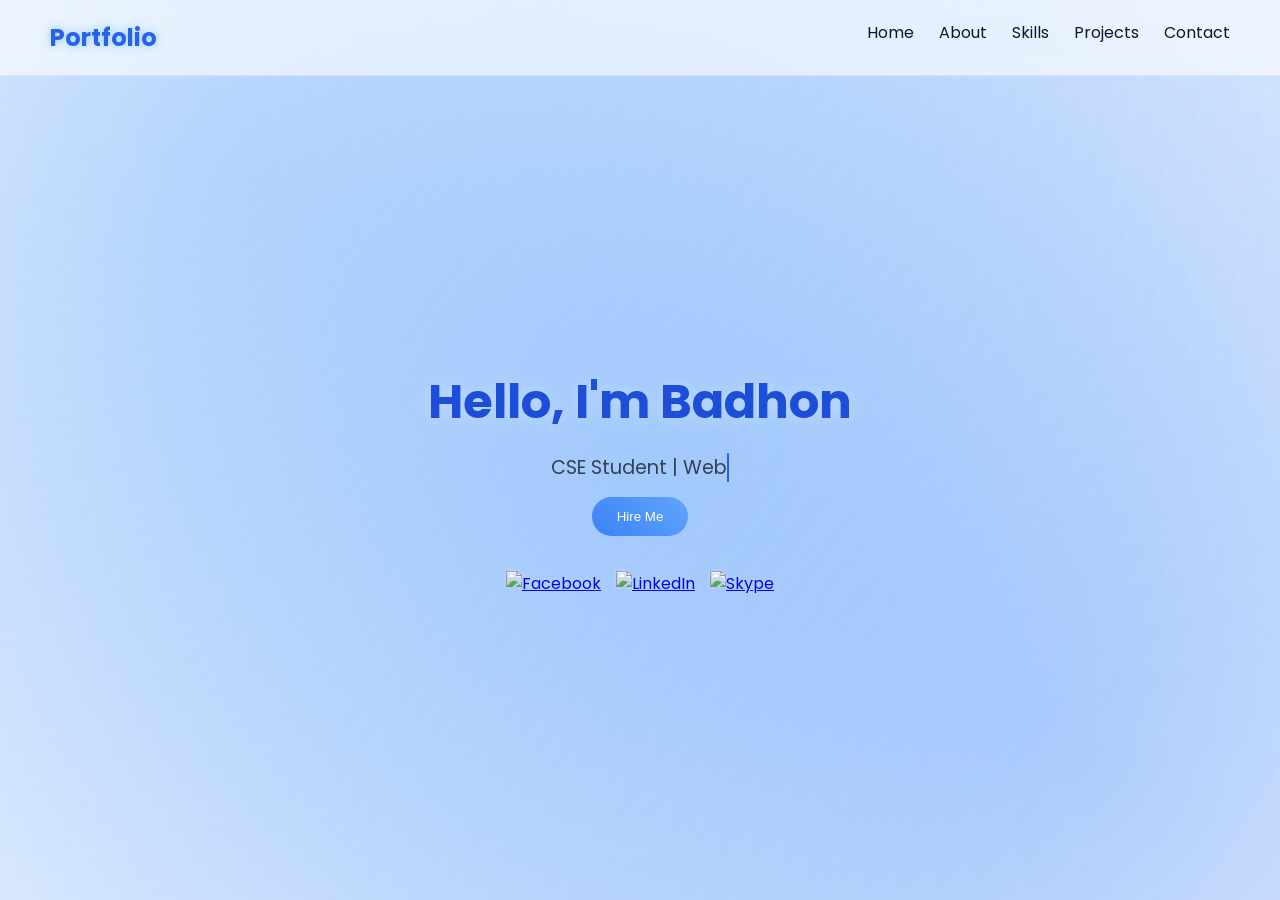
==== index.html @ c90db2e8 "Add files via upload" ====
<!DOCTYPE html>
<html lang="en">
<head>
    <meta charset="UTF-8">
    <title>Badhon Portfolio</title>
    <link rel="stylesheet" href="css/style.css">
</head>
<body>

<nav>
    <h2>Portfolio</h2>
    <ul>
        <li><a href="index.html">Home</a></li>
        <li><a href="about.html">About</a></li>
        <li><a href="skills.html">Skills</a></li>
        <li><a href="projects.html">Projects</a></li>
        <li><a href="contact.html">Contact</a></li>
    </ul>
</nav>

<section class="hero fade-in">
    <h1>Hello, I'm Badhon</h1>
    <p id="typing"></p>
    <button onclick="goToContact()">Hire Me</button>

    <!-- ONLY ADDED PART (SOCIAL ICONS) -->
    <div class="social-icons">

        <a href="https://www.facebook.com/rozario.badhon.27" target="_blank">
            <img src="https://cdn-icons-png.flaticon.com/512/733/733547.png" alt="Facebook">
        </a>

        <a href="https://linkedin.com" target="_blank">
            <img src="https://cdn-icons-png.flaticon.com/512/145/145807.png" alt="LinkedIn">
        </a>

        <a href="skype:live:.cid.1234567890?chat">
            <img src="https://cdn-icons-png.flaticon.com/512/2111/2111646.png" alt="Skype">
        </a>

    </div>

</section>

<script src="js/script.js"></script>
</body>
</html>
---- css/style.css ----
@import url('https://fonts.googleapis.com/css2?family=Poppins:wght@300;500;700&display=swap');

* {
    margin: 0;
    padding: 0;
    box-sizing: border-box;
}

body {
    font-family: Poppins, sans-serif;
    background: #f5f9ff;
    color: #0f172a;
    overflow-x: hidden;
}

/* Soft blue gradient background */
body::before {
    content: "";
    position: fixed;
    width: 100%;
    height: 100%;
    background: radial-gradient(circle at 20% 20%, #60a5fa55, transparent),
                radial-gradient(circle at 80% 80%, #3b82f655, transparent),
                radial-gradient(circle at 50% 50%, #93c5fd55, transparent);
    z-index: -1;
    animation: bgMove 10s infinite alternate ease-in-out;
}

@keyframes bgMove {
    from { transform: scale(1); }
    to { transform: scale(1.15); }
}

/* NAV */
nav {
    display: flex;
    justify-content: space-between;
    padding: 20px 50px;
    background: rgba(255,255,255,0.6);
    backdrop-filter: blur(15px);
    border-bottom: 1px solid rgba(0,0,0,0.05);
    position: sticky;
    top: 0;
    z-index: 100;
}

nav h2 {
    color: #2563eb;
    text-shadow: 0 0 10px #93c5fd;
}

nav ul {
    display: flex;
    list-style: none;
}

nav ul li {
    margin-left: 25px;
}

nav a {
    color: #0f172a;
    text-decoration: none;
    transition: 0.3s;
}

nav a:hover {
    color: #2563eb;
    text-shadow: 0 0 10px #93c5fd;
}

/* HERO */
.hero {
    height: 90vh;
    display: flex;
    flex-direction: column;
    justify-content: center;
    align-items: center;
    gap: 15px;
    animation: fadeIn 1s ease-in;
}

.hero h1 {
    font-size: 3rem;
    color: #1d4ed8;
    text-shadow: 0 0 15px #bfdbfe;
}

/* typing */
#typing {
    font-size: 1.2rem;
    border-right: 2px solid #2563eb;
    white-space: nowrap;
    overflow: hidden;
    color: #334155;
}

/* BUTTON */
button {
    padding: 12px 25px;
    border-radius: 30px;
    border: none;
    background: linear-gradient(45deg,#3b82f6,#60a5fa);
    color: white;
    cursor: pointer;
    transition: 0.3s;
}

button:hover {
    transform: scale(1.08);
    box-shadow: 0 0 20px #93c5fd;
}

/* GLASS CARD (WHITE BLUE STYLE) */
.glass {
    background: rgba(255,255,255,0.7);
    border-radius: 20px;
    backdrop-filter: blur(20px);
    padding: 30px;
    margin: 20px;
    border: 1px solid rgba(59,130,246,0.2);
    transition: 0.4s;
}

.glass:hover {
    transform: translateY(-10px);
    box-shadow: 0 10px 30px rgba(59,130,246,0.3);
}

/* SKILLS */
.skill .bar {
    height: 10px;
    background: #e2e8f0;
    border-radius: 10px;
    overflow: hidden;
}

.skill .bar div {
    height: 10px;
    background: linear-gradient(90deg,#2563eb,#60a5fa);
    animation: load 2s ease-in-out;
}

@keyframes load {
    from { width: 0; }
}

/* FORM */
input, textarea {
    width: 100%;
    margin: 10px 0;
    padding: 12px;
    border-radius: 10px;
    border: 1px solid #cbd5e1;
    background: white;
    color: #0f172a;
    outline: none;
}

input:focus, textarea:focus {
    border: 1px solid #3b82f6;
    box-shadow: 0 0 10px #bfdbfe;
}

/* ANIMATION */
@keyframes fadeIn {
    from { opacity: 0; transform: scale(0.95); }
    to { opacity: 1; transform: scale(1); }
}

/* scroll animation */
.fade-in {
    opacity: 0;
    transform: translateY(40px);
    animation: up 1s forwards;
}

@keyframes up {
    to {
        opacity: 1;
        transform: translateY(0);
    }
}


/* soft background glow (not heavy) */
.bg-glow {
    position: fixed;
    width: 100%;
    height: 100%;
    background: radial-gradient(circle at 30% 30%, #3b82f622, transparent),
                radial-gradient(circle at 70% 70%, #60a5fa22, transparent);
    z-index: -2;
}

/* watermark image (center subtle) */
.watermark {
    position: fixed;
    top: 50%;
    left: 50%;
    width: 350px;
    height: 350px;
    transform: translate(-50%, -50%);
    background-image: url("../images/Badhon.jpg"); /* তোমার ছবি */
    background-size: cover;
    background-position: center;
    opacity: 0.06;
    z-index: -1;
    pointer-events: none;
}

/* hero box better spacing */
.hero {
    height: 90vh;
    display: flex;
    justify-content: center;
    align-items: center;
}

.hero-box {
    text-align: center;
    padding: 60px;
    max-width: 600px;
}

/* better text spacing */
.hero-box h1 {
    font-size: 3rem;
    color: #1d4ed8;
    text-shadow: 0 0 15px #bfdbfe;
}

.hero-box p {
    margin-top: 10px;
    opacity: 0.75;
}


.profile-header {
    display: flex;
    justify-content: center;
    margin-top: 30px;
}

.profile-card {
    display: flex;
    align-items: center;
    gap: 20px;
    padding: 30px 40px;
    border-radius: 20px;
    max-width: 600px;
    width: 90%;
}

.profile-card img {
    width: 120px;
    height: 120px;
    border-radius: 50%;
    object-fit: cover;
    border: 3px solid #3b82f6;
    box-shadow: 0 0 20px #93c5fd;
}

.profile-text h1 {
    margin: 0;
    color: #1d4ed8;
}

.profile-text p {
    margin-top: 5px;
    opacity: 0.7;
}


/* HERO SECTION */
.about-hero {
    display: flex;
    justify-content: center;
    padding: 40px 20px;
}

/* MAIN CARD */
.about-card {
    display: flex;
    align-items: center;
    gap: 40px;
    padding: 40px;
    border-radius: 25px;
    max-width: 900px;
    width: 95%;
    background: rgba(255,255,255,0.7);
}

/* IMAGE */
.about-left img {
    width: 180px;
    height: 180px;
    border-radius: 50%;
    object-fit: cover;
    border: 4px solid #3b82f6;
    box-shadow: 0 0 30px #93c5fd;
}

/* TEXT */
.about-right h1 {
    margin: 0;
    color: #1d4ed8;
    font-size: 2.2rem;
}

.about-right h3 {
    margin: 5px 0;
    opacity: 0.7;
}

.about-right p {
    margin-top: 10px;
    line-height: 1.6;
    color: #334155;
}

/* TAGS */
.tags {
    margin-top: 15px;
}

.tags span {
    display: inline-block;
    background: #dbeafe;
    color: #1d4ed8;
    padding: 5px 12px;
    border-radius: 20px;
    margin-right: 8px;
    font-size: 0.8rem;
}

/* MOBILE */
@media (max-width: 768px) {
    .about-card {
        flex-direction: column;
        text-align: center;
    }
}


.skills-section {
    text-align: center;
    padding: 40px 20px;
}

.title {
    font-size: 2.5rem;
    color: #1d4ed8;
    margin-bottom: 40px;
}

/* GRID */
.skills-grid {
    display: flex;
    justify-content: center;
    flex-wrap: wrap;
    gap: 30px;
}

/* BOX */
.skill-box {
    width: 200px;
    padding: 30px;
    text-align: center;
}

/* CIRCLE */
.circle {
    position: relative;
    width: 140px;
    height: 140px;
    margin: auto;
}

.circle svg {
    width: 140px;
    height: 140px;
    transform: rotate(-90deg);
}

/* background circle */
circle {
    width: 140px;
    height: 140px;
    fill: none;
    stroke-width: 10;
    stroke: #e2e8f0;
    stroke-dasharray: 377;
    stroke-dashoffset: 0;
}

/* animated progress circle */
circle:nth-child(2) {
    stroke: #3b82f6;
    stroke-dasharray: 377;
    stroke-dashoffset: calc(377 - (377 * var(--percent)) / 100);
    transition: 1.5s ease-in-out;
}

/* percentage text */
.number {
    position: absolute;
    top: 50%;
    left: 50%;
    transform: translate(-50%, -50%);
    font-size: 1.2rem;
    color: #1d4ed8;
    font-weight: bold;
}

/* skill title */
.skill-box h3 {
    margin-top: 15px;
    color: #0f172a;
}

/* hover effect */
.skill-box:hover {
    transform: translateY(-10px);
    box-shadow: 0 10px 30px rgba(59,130,246,0.3);
}


/* premium hover animation */
.skill-box {
    transition: 0.4s ease;
}

.skill-box:hover {
    transform: translateY(-12px) scale(1.05);
    box-shadow: 0 15px 40px rgba(37,99,235,0.25);
}

/* smoother circle animation */
circle:nth-child(2) {
    stroke: #2563eb;
    stroke-linecap: round;
    transition: stroke-dashoffset 1.5s ease;
}

/* glowing number effect */
.number {
    text-shadow: 0 0 10px #bfdbfe;
}

/* section spacing premium feel */
.skills-section {
    padding: 60px 20px;
}

/* title glow */
.title {
    text-shadow: 0 0 10px #bfdbfe;
}


.social-icons {
    margin-top: 20px;
    display: flex;
    justify-content: center;
    gap: 15px;
}

/* icons match with blue-white theme */
.social-icons a img {
    width: 38px;
    height: 38px;
    transition: 0.3s;
    filter: drop-shadow(0 0 2px #bfdbfe);
}

/* hover effect (premium blue glow) */
.social-icons a img:hover {
    transform: scale(1.2);
    filter: drop-shadow(0 0 8px #3b82f6);
}


/* smoother circle look */
circle:nth-child(2) {
    stroke: #2563eb;
    stroke-linecap: round;
    transition: stroke-dashoffset 1s ease;
}

/* glow effect */
.number {
    font-weight: bold;
    color: #2563eb;
    text-shadow: 0 0 8px #bfdbfe;
}

/* hover premium effect */
.skill-box:hover {
    transform: translateY(-12px) scale(1.05);
    box-shadow: 0 15px 40px rgba(37,99,235,0.25);
}

/* title glow */
.title {
    text-shadow: 0 0 10px #bfdbfe;
}

/* CORE SKILLS */
.core-skills {
    text-align: center;
    margin-bottom: 30px;
}

.core-skills h2 {
    margin-bottom: 10px;
    color: #2563eb;
}

.core-list {
    display: flex;
    flex-wrap: wrap;
    justify-content: center;
    gap: 10px;
}

.core-list span {
    background: #dbeafe;
    color: #2563eb;
    padding: 6px 14px;
    border-radius: 20px;
    font-size: 0.9rem;
}

/* CATEGORY */
.skill-categories {
    display: flex;
    justify-content: center;
    gap: 20px;
    margin-bottom: 40px;
    flex-wrap: wrap;
}

.category {
    padding: 20px;
    width: 200px;
    text-align: center;
}

.category h3 {
    color: #2563eb;
    margin-bottom: 5px;
}

.category p {
    font-size: 0.9rem;
    opacity: 0.7;
}

.title-box {
    text-align: center;
    margin-bottom: 40px;
}

.title-box h1 {
    font-size: 2.3rem;
    color: #2563eb;
    letter-spacing: 1px;
}

.title-box p {
    margin-top: 5px;
    font-size: 0.9rem;
    opacity: 0.6;
}


/* SPECIAL UI/UX BOX */
.uiux-special {
    margin: 50px auto;
    max-width: 350px;
    text-align: center;
    padding: 30px;
}

/* BIG CIRCLE */
.big-circle {
    position: relative;
    width: 180px;
    height: 180px;
    margin: 20px auto;
}

.big-circle svg {
    width: 180px;
    height: 180px;
    transform: rotate(-90deg);
}

.big-circle circle {
    fill: none;
    stroke-width: 12;
    stroke: #e2e8f0;
    stroke-dasharray: 471;
}

.big-circle circle:nth-child(2) {
    stroke: #2563eb;
    stroke-linecap: round;
}

/* NUMBER */
.big-number {
    position: absolute;
    top: 50%;
    left: 50%;
    transform: translate(-50%, -50%);
    font-size: 1.5rem;
    color: #2563eb;
    font-weight: bold;
}


/* SPLIT UI/UX */
.uiux-split {
    display: flex;
    justify-content: space-between;
    align-items: center;
    padding: 35px;
    margin: 50px auto;
    max-width: 700px;
    border-radius: 25px;
    gap: 30px;
}

.uiux-text {
    flex: 1;
}

.uiux-text h2 {
    color: #2563eb;
    margin-bottom: 10px;
}

.uiux-text p {
    font-size: 0.9rem;
    opacity: 0.7;
    line-height: 1.5;
}

.uiux-badge {
    margin-top: 15px;
    display: inline-block;
    padding: 6px 12px;
    background: #dbeafe;
    color: #2563eb;
    border-radius: 20px;
    font-size: 0.8rem;
}

.uiux-circle {
    position: relative;
    width: 180px;
    height: 180px;
}

.uiux-circle svg {
    width: 180px;
    height: 180px;
    transform: rotate(-90deg);
}

.uiux-circle circle {
    fill: none;
    stroke-width: 12;
    stroke: #e2e8f0;
    stroke-dasharray: 471;
}

.uiux-circle circle:nth-child(2) {
    stroke: #2563eb;
    stroke-linecap: round;
}

.uiux-number {
    position: absolute;
    top: 50%;
    left: 50%;
    transform: translate(-50%, -50%);
    font-size: 1.5rem;
    color: #2563eb;
    font-weight: bold;
}

@media (max-width: 768px) {
    .uiux-split {
        flex-direction: column;
        text-align: center;
    }
}


/* PROJECT SECTION */
.projects-section {
    padding: 80px 10%;
}

/* TITLE */
.project-title {
    text-align: center;
    margin-bottom: 50px;
}

.project-title h1 {
    font-size: 2.5rem;
    color: #2563eb;
}

.project-title p {
    margin-top: 8px;
    opacity: 0.6;
}

/* MAIN CARD */
.project-card {
    display: flex;
    justify-content: space-between;
    align-items: center;
    gap: 40px;
    padding: 40px;
    border-radius: 25px;
    flex-wrap: wrap;
}

/* CONTENT */
.project-content {
    flex: 1;
    min-width: 300px;
}

.project-content h2 {
    color: #2563eb;
    margin-bottom: 15px;
}

.project-content p {
    line-height: 1.7;
    opacity: 0.8;
}

/* TECH STACK */
.tech-stack {
    margin-top: 20px;
    display: flex;
    flex-wrap: wrap;
    gap: 10px;
}

.tech-stack span {
    background: #dbeafe;
    color: #2563eb;
    padding: 7px 14px;
    border-radius: 20px;
    font-size: 0.85rem;
}

/* FEATURES */
.project-features {
    margin-top: 25px;
    display: flex;
    flex-wrap: wrap;
    gap: 12px;
}

.feature {
    padding: 10px 16px;
    border-radius: 15px;
    background: rgba(255,255,255,0.08);
    border: 1px solid rgba(37,99,235,0.2);
    font-size: 0.85rem;
    transition: 0.3s;
}

.feature:hover {
    transform: translateY(-5px);
    box-shadow: 0 10px 20px rgba(37,99,235,0.15);
}

/* BUTTONS */
.project-buttons {
    margin-top: 30px;
    display: flex;
    gap: 15px;
}

.btn {
    text-decoration: none;
    background: #2563eb;
    color: white;
    padding: 10px 22px;
    border-radius: 25px;
    transition: 0.3s;
}

.btn:hover {
    transform: scale(1.05);
}

.secondary-btn {
    background: transparent;
    border: 1px solid #2563eb;
    color: #2563eb;
}

/* IMAGE */
.project-image {
    flex: 1;
    min-width: 280px;
    display: flex;
    justify-content: center;
}

/* MOCKUP */
.mockup-box {
    width: 320px;
    height: 220px;
    border-radius: 20px;
    background: rgba(255,255,255,0.06);
    border: 1px solid rgba(37,99,235,0.2);
    display: flex;
    flex-direction: column;
    justify-content: center;
    align-items: center;
    backdrop-filter: blur(12px);
    transition: 0.4s;
}

.mockup-box:hover {
    transform: translateY(-8px);
    box-shadow: 0 15px 35px rgba(37,99,235,0.2);
}

.mockup-box h3 {
    color: #2563eb;
    margin-bottom: 10px;
}

/* RESPONSIVE */
@media (max-width: 768px) {
    .project-card {
        flex-direction: column;
    }

    .project-buttons {
        justify-content: center;
    }

    .project-content {
        text-align: center;
    }

    .tech-stack,
    .project-features {
        justify-content: center;
    }
}

/* ========================= */
/* PROJECT SECTION */
/* ========================= */

.projects-section {
    padding: 20px 10% 80px;
}

/* TITLE */
.project-title {
    text-align: center;
    margin-bottom: 50px;
}

.project-title h1 {
    font-size: 2.5rem;
    color: #2563eb;
}

.project-title p {
    margin-top: 8px;
    opacity: 0.6;
}

/* PROJECT CARD */
.project-card {
    display: flex;
    justify-content: space-between;
    align-items: center;
    gap: 40px;
    padding: 40px;
    border-radius: 25px;
    margin-bottom: 40px;
    flex-wrap: wrap;
    transition: 0.4s;
}

.project-card:hover {
    transform: translateY(-8px);
}

/* CONTENT */
.project-content {
    flex: 1;
    min-width: 300px;
}

.project-content h2 {
    color: #2563eb;
    margin-bottom: 15px;
}

.project-content p {
    line-height: 1.7;
    opacity: 0.8;
}

/* TECH STACK */
.tech-stack {
    margin-top: 20px;
    display: flex;
    flex-wrap: wrap;
    gap: 10px;
}

.tech-stack span {
    background: #dbeafe;
    color: #2563eb;
    padding: 7px 14px;
    border-radius: 20px;
    font-size: 0.85rem;
}

/* FEATURES */
.project-features {
    margin-top: 25px;
    display: flex;
    flex-wrap: wrap;
    gap: 12px;
}

.feature {
    padding: 10px 16px;
    border-radius: 15px;
    background: rgba(255,255,255,0.08);
    border: 1px solid rgba(37,99,235,0.2);
    font-size: 0.85rem;
    transition: 0.3s;
}

.feature:hover {
    transform: translateY(-5px);
    box-shadow: 0 10px 20px rgba(37,99,235,0.15);
}

/* BUTTONS */
.project-buttons {
    margin-top: 30px;
    display: flex;
    gap: 15px;
}

.btn {
    text-decoration: none;
    background: #2563eb;
    color: white;
    padding: 10px 22px;
    border-radius: 25px;
    transition: 0.3s;
}

.btn:hover {
    transform: scale(1.05);
}

.secondary-btn {
    background: transparent;
    border: 1px solid #2563eb;
    color: #2563eb;
}

/* IMAGE */
.project-image {
    flex: 1;
    min-width: 280px;
    display: flex;
    justify-content: center;
}

/* MOCKUP BOX */
.mockup-box {
    width: 340px;
    height: 230px;
    border-radius: 20px;
    overflow: hidden;
    background: rgba(255,255,255,0.06);
    border: 1px solid rgba(37,99,235,0.2);
    backdrop-filter: blur(12px);
    transition: 0.4s;
}

.mockup-box:hover {
    transform: scale(1.03);
    box-shadow: 0 15px 35px rgba(37,99,235,0.2);
}

/* IMAGE */
.mockup-box img {
    width: 100%;
    height: 100%;
    object-fit: cover;
}

/* RESPONSIVE */
@media (max-width: 768px) {

    .project-card {
        flex-direction: column;
    }

    .project-content {
        text-align: center;
    }

    .project-buttons,
    .tech-stack,
    .project-features {
        justify-content: center;
    }

}


/* ========================= */
/* PROJECT STATS */
/* ========================= */

.project-stats {
    padding: 40px 10%;
    display: flex;
    justify-content: center;
    gap: 25px;
    flex-wrap: wrap;
}

/* STAT BOX */
.stat-box {
    width: 220px;
    padding: 30px;
    text-align: center;
    border-radius: 25px;
    transition: 0.4s;
    position: relative;
    overflow: hidden;
}

/* NUMBER */
.stat-box h2 {
    color: #2563eb;
    font-size: 2rem;
    margin-bottom: 10px;
}

/* TEXT */
.stat-box p {
    opacity: 0.7;
    font-size: 0.9rem;
}

/* PREMIUM HOVER */
.stat-box:hover {
    transform: translateY(-10px) scale(1.04);
    box-shadow: 0 20px 40px rgba(37,99,235,0.18);
}

/* LIGHT EFFECT */
.stat-box::before {
    content: "";
    position: absolute;
    width: 180px;
    height: 180px;
    background: rgba(37,99,235,0.08);
    border-radius: 50%;
    top: -80px;
    right: -80px;
}

/* ========================= */
/* PROJECT CARD HOVER */
/* ========================= */

.project-card {
    transition: 0.5s ease;
}

/* ADVANCED HOVER */
.project-card:hover {
    transform: translateY(-12px);
    box-shadow: 0 25px 50px rgba(37,99,235,0.18);
}

/* IMAGE HOVER */
.mockup-box {
    position: relative;
}

.mockup-box::after {
    content: "";
    position: absolute;
    inset: 0;
    background: rgba(37,99,235,0.08);
    opacity: 0;
    transition: 0.4s;
}

.mockup-box:hover::after {
    opacity: 1;
}

/* IMAGE ZOOM */
.mockup-box img {
    transition: 0.5s;
}

.mockup-box:hover img {
    transform: scale(1.05);
}


/* ========================= */
/* CONTACT SECTION */
/* ========================= */

.contact-section {
    padding: 80px 10%;
}

/* TITLE */
.contact-title {
    text-align: center;
    margin-bottom: 50px;
}

.contact-title h1 {
    font-size: 2.5rem;
    color: #2563eb;
}

.contact-title p {
    opacity: 0.6;
    margin-top: 8px;
}

/* WRAPPER */
.contact-wrapper {
    display: flex;
    gap: 30px;
    flex-wrap: wrap;
    justify-content: center;
}

/* INFO BOX */
.contact-info {
    flex: 1;
    min-width: 280px;
    padding: 30px;
    border-radius: 25px;
}

.contact-info h2 {
    color: #2563eb;
    margin-bottom: 20px;
}

.contact-info p {
    margin: 10px 0;
    opacity: 0.8;
}

/* SOCIAL LINKS */
.socials {
    margin-top: 20px;
    display: flex;
    flex-wrap: wrap;
    gap: 10px;
}

.socials a {
    text-decoration: none;
    padding: 8px 14px;
    border-radius: 20px;
    background: #dbeafe;
    color: #2563eb;
    font-size: 0.85rem;
    transition: 0.3s;
}

.socials a:hover {
    transform: translateY(-4px);
}

/* FORM */
.contact-form {
    flex: 1;
    min-width: 280px;
    padding: 30px;
    border-radius: 25px;
    display: flex;
    flex-direction: column;
    gap: 15px;
}

/* INPUT */
.contact-form input,
.contact-form textarea {
    padding: 12px;
    border: none;
    border-radius: 10px;
    outline: none;
    background: rgba(255,255,255,0.6);
    font-size: 0.9rem;
}

/* BUTTON */
.contact-form button {
    padding: 12px;
    border: none;
    border-radius: 25px;
    background: #2563eb;
    color: white;
    cursor: pointer;
    transition: 0.3s;
}

.contact-form button:hover {
    transform: scale(1.05);
}

/* RESPONSIVE */
@media (max-width: 768px) {
    .contact-wrapper {
        flex-direction: column;
    }
}
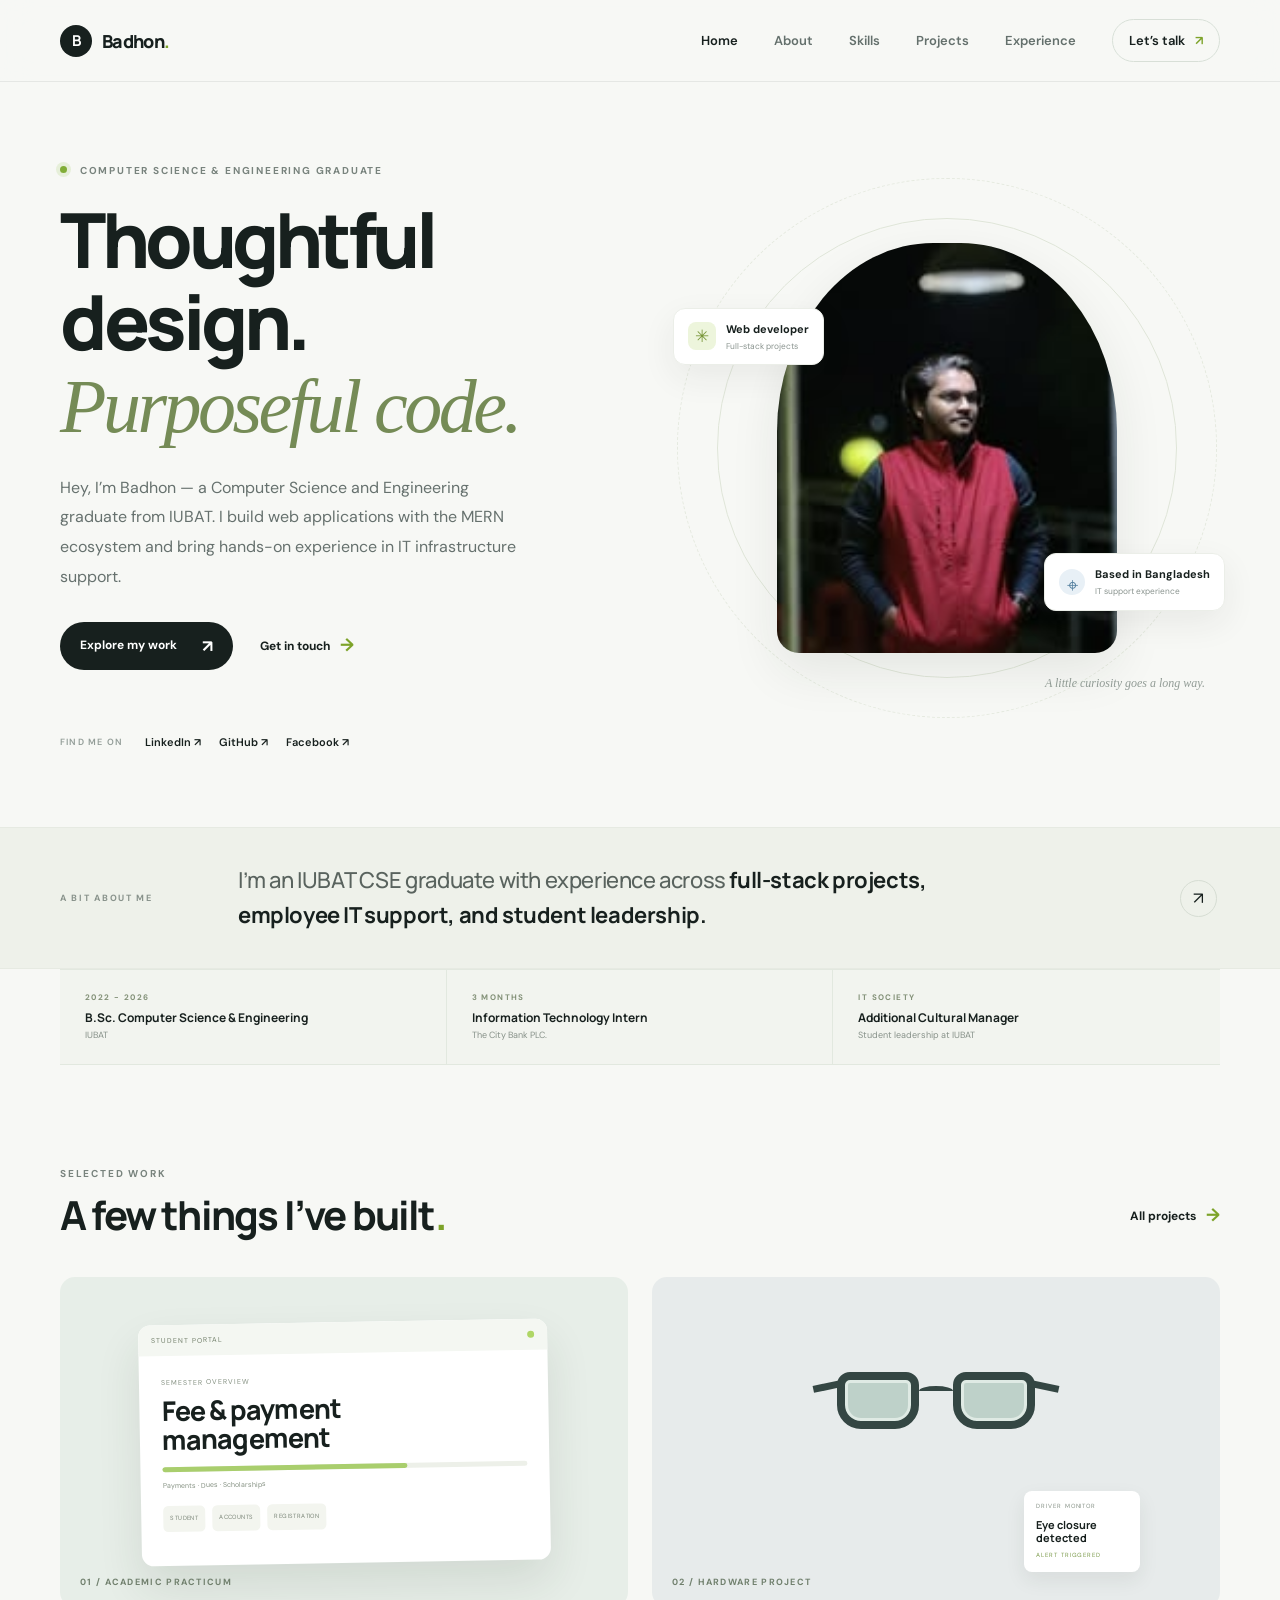
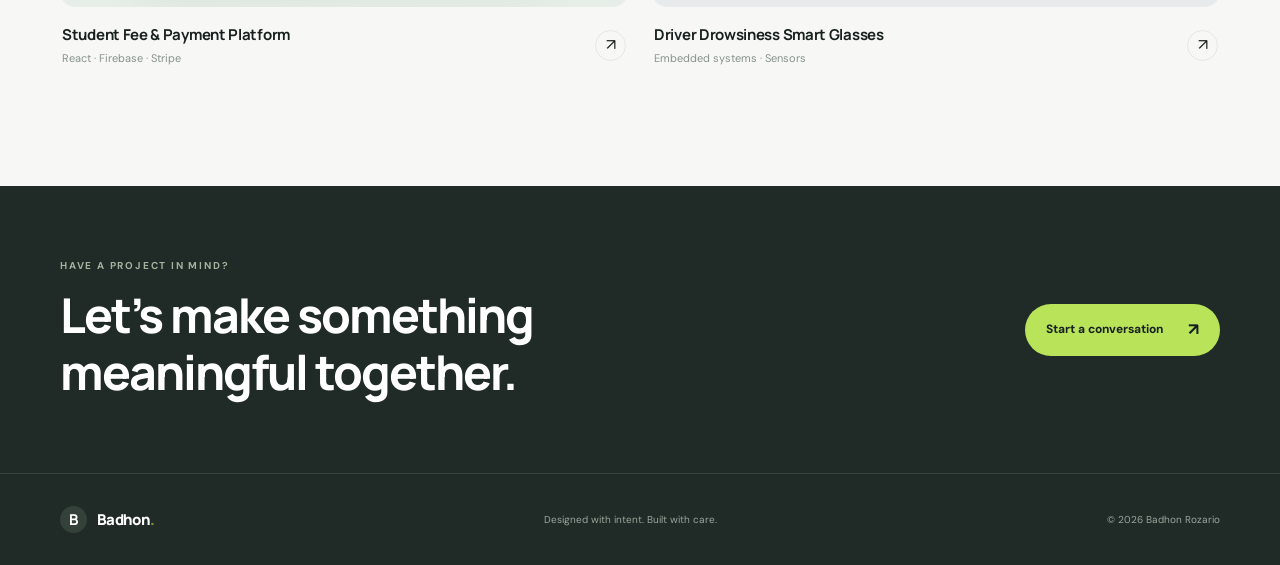
==== commit 1cf56395: "Add complete portfolio website" ====
--- a/index.html
+++ b/index.html
@@ -1,47 +1,52 @@
-<!DOCTYPE html>
-<html lang="en">
-<head>
-    <meta charset="UTF-8">
-    <title>Badhon Portfolio</title>
-    <link rel="stylesheet" href="css/style.css">
-</head>
-<body>
-
-<nav>
-    <h2>Portfolio</h2>
-    <ul>
-        <li><a href="index.html">Home</a></li>
-        <li><a href="about.html">About</a></li>
-        <li><a href="skills.html">Skills</a></li>
-        <li><a href="projects.html">Projects</a></li>
-        <li><a href="contact.html">Contact</a></li>
-    </ul>
-</nav>
-
-<section class="hero fade-in">
-    <h1>Hello, I'm Badhon</h1>
-    <p id="typing"></p>
-    <button onclick="goToContact()">Hire Me</button>
-
-    <!-- ONLY ADDED PART (SOCIAL ICONS) -->
-    <div class="social-icons">
-
-        <a href="https://www.facebook.com/rozario.badhon.27" target="_blank">
-            <img src="https://cdn-icons-png.flaticon.com/512/733/733547.png" alt="Facebook">
-        </a>
-
-        <a href="https://linkedin.com" target="_blank">
-            <img src="https://cdn-icons-png.flaticon.com/512/145/145807.png" alt="LinkedIn">
-        </a>
-
-        <a href="skype:live:.cid.1234567890?chat">
-            <img src="https://cdn-icons-png.flaticon.com/512/2111/2111646.png" alt="Skype">
-        </a>
-
-    </div>
-
-</section>
-
-<script src="js/script.js"></script>
-</body>
-</html>+<!doctype html>
+<html lang="en">
+<head>
+  <meta charset="utf-8">
+  <meta name="viewport" content="width=device-width, initial-scale=1">
+  <meta name="theme-color" content="#f7f8fc">
+  <meta name="description" content="Badhon Rozario is a Computer Science graduate and web developer building thoughtful, user-friendly digital experiences.">
+  <title>Badhon Rozario — Web Developer</title>
+  <link rel="preconnect" href="https://fonts.googleapis.com">
+  <link rel="preconnect" href="https://fonts.gstatic.com" crossorigin>
+  <link href="https://fonts.googleapis.com/css2?family=DM+Sans:wght@400;500;600;700&family=Manrope:wght@400;500;600;700;800&display=swap" rel="stylesheet">
+  <link rel="stylesheet" href="css/style.css">
+  <script src="js/script.js" defer></script>
+</head>
+<body>
+  <header class="site-header"><nav class="nav container" aria-label="Main navigation">
+    <a class="brand" href="index.html" aria-label="Badhon Rozario home"><span class="brand-mark">B</span><span>Badhon<span class="brand-dot">.</span></span></a>
+    <button class="menu-toggle" aria-label="Open navigation" aria-expanded="false"><span></span><span></span></button>
+    <div class="nav-links"><a class="active" href="index.html">Home</a><a href="about.html">About</a><a href="skills.html">Skills</a><a href="projects.html">Projects</a><a href="experience.html">Experience</a><a class="nav-contact" href="contact.html">Let’s talk <span>↗</span></a></div>
+  </nav></header>
+  <main>
+    <section class="hero container">
+      <div class="hero-copy reveal">
+        <p class="eyebrow"><span class="status-dot"></span> COMPUTER SCIENCE &amp; ENGINEERING GRADUATE</p>
+        <h1>Thoughtful design.<br><span>Purposeful code.</span></h1>
+        <p class="hero-lede">Hey, I’m Badhon — a Computer Science and Engineering graduate from IUBAT. I build web applications with the MERN ecosystem and bring hands-on experience in IT infrastructure support.</p>
+        <div class="hero-actions"><a class="button button-dark" href="projects.html">Explore my work <span>↗</span></a><a class="text-link" href="contact.html">Get in touch <span>→</span></a></div>
+        <div class="hero-social"><span>FIND ME ON</span><a href="https://www.linkedin.com/in/badhon-rozario-1b31371a1" target="_blank" rel="noreferrer">LinkedIn ↗</a><a href="https://github.com/BadhonRozario" target="_blank" rel="noreferrer">GitHub ↗</a><a href="https://www.facebook.com/rozario.badhon.27" target="_blank" rel="noreferrer">Facebook ↗</a></div>
+      </div>
+      <div class="hero-visual reveal" aria-label="Portrait of Badhon Rozario">
+        <div class="visual-orbit orbit-one"></div><div class="visual-orbit orbit-two"></div>
+        <div class="portrait-frame"><img src="Images/Badhon.jpg" alt="Badhon Rozario" fetchpriority="high"></div>
+        <div class="floating-card card-role"><span class="mini-icon">✳</span><span><b>Web developer</b><small>Full-stack projects</small></span></div>
+        <div class="floating-card card-location"><span class="location-pin">⌖</span><span><b>Based in Bangladesh</b><small>IT support experience</small></span></div>
+        <span class="visual-caption">A little curiosity goes a long way.</span>
+      </div>
+    </section>
+    <section class="intro-strip"><div class="container intro-inner"><span class="intro-label">A BIT ABOUT ME</span><p>I’m an IUBAT CSE graduate with experience across <strong>full-stack projects, employee IT support, and student leadership.</strong></p><a href="about.html" class="circle-link" aria-label="Read more about me">↗</a></div></section>
+    <section class="home-highlights container"><div><span>2022 - 2026</span><b>B.Sc. Computer Science & Engineering</b><small>IUBAT</small></div><div><span>3 MONTHS</span><b>Information Technology Intern</b><small>The City Bank PLC.</small></div><div><span>IT SOCIETY</span><b>Additional Cultural Manager</b><small>Student leadership at IUBAT</small></div></section>
+    <section class="home-work container section-pad">
+      <div class="section-heading"><div><p class="eyebrow">SELECTED WORK</p><h2>A few things I’ve built<span class="brand-dot">.</span></h2></div><a class="text-link" href="projects.html">All projects <span>→</span></a></div>
+      <div class="work-grid">
+        <a class="work-card" href="projects.html"><div class="work-art fee-art"><div class="fee-dashboard"><div class="fee-top"><span>STUDENT PORTAL</span><i></i></div><div class="fee-balance"><small>SEMESTER OVERVIEW</small><b>Fee &amp; payment<br>management</b><div class="fee-progress"><i></i></div><span>Payments · Dues · Scholarships</span></div><div class="fee-tiles"><i>STUDENT</i><i>ACCOUNTS</i><i>REGISTRATION</i></div></div><span class="art-index">01 / ACADEMIC PRACTICUM</span></div><div class="work-meta"><div><h3>Student Fee &amp; Payment Platform</h3><p>React · Firebase · Stripe</p></div><span class="work-arrow">↗</span></div></a>
+        <a class="work-card" href="projects.html"><div class="work-art drowsy-art"><div class="glasses-visual"><span class="lens lens-left"></span><span class="bridge"></span><span class="lens lens-right"></span><span class="temple temple-left"></span><span class="temple temple-right"></span></div><div class="sensor-card"><span>DRIVER MONITOR</span><b>Eye closure<br>detected</b><small>ALERT TRIGGERED</small></div><span class="art-index">02 / HARDWARE PROJECT</span></div><div class="work-meta"><div><h3>Driver Drowsiness Smart Glasses</h3><p>Embedded systems · Sensors</p></div><span class="work-arrow">↗</span></div></a>
+      </div>
+    </section>
+    <section class="cta-band"><div class="container cta-inner"><div><p class="eyebrow">HAVE A PROJECT IN MIND?</p><h2>Let’s make something<br>meaningful together.</h2></div><a class="button button-light" href="contact.html">Start a conversation <span>↗</span></a></div></section>
+  </main>
+  <footer class="site-footer"><div class="container footer-inner"><a class="brand" href="index.html"><span class="brand-mark">B</span><span>Badhon<span class="brand-dot">.</span></span></a><p>Designed with intent. Built with care.</p><span>© <span data-year></span> Badhon Rozario</span></div></footer>
+</body>
+</html>
+
--- a/css/style.css
+++ b/css/style.css
@@ -1,1252 +1,21 @@
-@import url('https://fonts.googleapis.com/css2?family=Poppins:wght@300;500;700&display=swap');
-
-* {
-    margin: 0;
-    padding: 0;
-    box-sizing: border-box;
-}
-
-body {
-    font-family: Poppins, sans-serif;
-    background: #f5f9ff;
-    color: #0f172a;
-    overflow-x: hidden;
-}
-
-/* Soft blue gradient background */
-body::before {
-    content: "";
-    position: fixed;
-    width: 100%;
-    height: 100%;
-    background: radial-gradient(circle at 20% 20%, #60a5fa55, transparent),
-                radial-gradient(circle at 80% 80%, #3b82f655, transparent),
-                radial-gradient(circle at 50% 50%, #93c5fd55, transparent);
-    z-index: -1;
-    animation: bgMove 10s infinite alternate ease-in-out;
-}
-
-@keyframes bgMove {
-    from { transform: scale(1); }
-    to { transform: scale(1.15); }
-}
-
-/* NAV */
-nav {
-    display: flex;
-    justify-content: space-between;
-    padding: 20px 50px;
-    background: rgba(255,255,255,0.6);
-    backdrop-filter: blur(15px);
-    border-bottom: 1px solid rgba(0,0,0,0.05);
-    position: sticky;
-    top: 0;
-    z-index: 100;
-}
-
-nav h2 {
-    color: #2563eb;
-    text-shadow: 0 0 10px #93c5fd;
-}
-
-nav ul {
-    display: flex;
-    list-style: none;
-}
-
-nav ul li {
-    margin-left: 25px;
-}
-
-nav a {
-    color: #0f172a;
-    text-decoration: none;
-    transition: 0.3s;
-}
-
-nav a:hover {
-    color: #2563eb;
-    text-shadow: 0 0 10px #93c5fd;
-}
-
-/* HERO */
-.hero {
-    height: 90vh;
-    display: flex;
-    flex-direction: column;
-    justify-content: center;
-    align-items: center;
-    gap: 15px;
-    animation: fadeIn 1s ease-in;
-}
-
-.hero h1 {
-    font-size: 3rem;
-    color: #1d4ed8;
-    text-shadow: 0 0 15px #bfdbfe;
-}
-
-/* typing */
-#typing {
-    font-size: 1.2rem;
-    border-right: 2px solid #2563eb;
-    white-space: nowrap;
-    overflow: hidden;
-    color: #334155;
-}
-
-/* BUTTON */
-button {
-    padding: 12px 25px;
-    border-radius: 30px;
-    border: none;
-    background: linear-gradient(45deg,#3b82f6,#60a5fa);
-    color: white;
-    cursor: pointer;
-    transition: 0.3s;
-}
-
-button:hover {
-    transform: scale(1.08);
-    box-shadow: 0 0 20px #93c5fd;
-}
-
-/* GLASS CARD (WHITE BLUE STYLE) */
-.glass {
-    background: rgba(255,255,255,0.7);
-    border-radius: 20px;
-    backdrop-filter: blur(20px);
-    padding: 30px;
-    margin: 20px;
-    border: 1px solid rgba(59,130,246,0.2);
-    transition: 0.4s;
-}
-
-.glass:hover {
-    transform: translateY(-10px);
-    box-shadow: 0 10px 30px rgba(59,130,246,0.3);
-}
-
-/* SKILLS */
-.skill .bar {
-    height: 10px;
-    background: #e2e8f0;
-    border-radius: 10px;
-    overflow: hidden;
-}
-
-.skill .bar div {
-    height: 10px;
-    background: linear-gradient(90deg,#2563eb,#60a5fa);
-    animation: load 2s ease-in-out;
-}
-
-@keyframes load {
-    from { width: 0; }
-}
-
-/* FORM */
-input, textarea {
-    width: 100%;
-    margin: 10px 0;
-    padding: 12px;
-    border-radius: 10px;
-    border: 1px solid #cbd5e1;
-    background: white;
-    color: #0f172a;
-    outline: none;
-}
-
-input:focus, textarea:focus {
-    border: 1px solid #3b82f6;
-    box-shadow: 0 0 10px #bfdbfe;
-}
-
-/* ANIMATION */
-@keyframes fadeIn {
-    from { opacity: 0; transform: scale(0.95); }
-    to { opacity: 1; transform: scale(1); }
-}
-
-/* scroll animation */
-.fade-in {
-    opacity: 0;
-    transform: translateY(40px);
-    animation: up 1s forwards;
-}
-
-@keyframes up {
-    to {
-        opacity: 1;
-        transform: translateY(0);
-    }
-}
-
-
-/* soft background glow (not heavy) */
-.bg-glow {
-    position: fixed;
-    width: 100%;
-    height: 100%;
-    background: radial-gradient(circle at 30% 30%, #3b82f622, transparent),
-                radial-gradient(circle at 70% 70%, #60a5fa22, transparent);
-    z-index: -2;
-}
-
-/* watermark image (center subtle) */
-.watermark {
-    position: fixed;
-    top: 50%;
-    left: 50%;
-    width: 350px;
-    height: 350px;
-    transform: translate(-50%, -50%);
-    background-image: url("../images/Badhon.jpg"); /* তোমার ছবি */
-    background-size: cover;
-    background-position: center;
-    opacity: 0.06;
-    z-index: -1;
-    pointer-events: none;
-}
-
-/* hero box better spacing */
-.hero {
-    height: 90vh;
-    display: flex;
-    justify-content: center;
-    align-items: center;
-}
-
-.hero-box {
-    text-align: center;
-    padding: 60px;
-    max-width: 600px;
-}
-
-/* better text spacing */
-.hero-box h1 {
-    font-size: 3rem;
-    color: #1d4ed8;
-    text-shadow: 0 0 15px #bfdbfe;
-}
-
-.hero-box p {
-    margin-top: 10px;
-    opacity: 0.75;
-}
-
-
-.profile-header {
-    display: flex;
-    justify-content: center;
-    margin-top: 30px;
-}
-
-.profile-card {
-    display: flex;
-    align-items: center;
-    gap: 20px;
-    padding: 30px 40px;
-    border-radius: 20px;
-    max-width: 600px;
-    width: 90%;
-}
-
-.profile-card img {
-    width: 120px;
-    height: 120px;
-    border-radius: 50%;
-    object-fit: cover;
-    border: 3px solid #3b82f6;
-    box-shadow: 0 0 20px #93c5fd;
-}
-
-.profile-text h1 {
-    margin: 0;
-    color: #1d4ed8;
-}
-
-.profile-text p {
-    margin-top: 5px;
-    opacity: 0.7;
-}
-
-
-/* HERO SECTION */
-.about-hero {
-    display: flex;
-    justify-content: center;
-    padding: 40px 20px;
-}
-
-/* MAIN CARD */
-.about-card {
-    display: flex;
-    align-items: center;
-    gap: 40px;
-    padding: 40px;
-    border-radius: 25px;
-    max-width: 900px;
-    width: 95%;
-    background: rgba(255,255,255,0.7);
-}
-
-/* IMAGE */
-.about-left img {
-    width: 180px;
-    height: 180px;
-    border-radius: 50%;
-    object-fit: cover;
-    border: 4px solid #3b82f6;
-    box-shadow: 0 0 30px #93c5fd;
-}
-
-/* TEXT */
-.about-right h1 {
-    margin: 0;
-    color: #1d4ed8;
-    font-size: 2.2rem;
-}
-
-.about-right h3 {
-    margin: 5px 0;
-    opacity: 0.7;
-}
-
-.about-right p {
-    margin-top: 10px;
-    line-height: 1.6;
-    color: #334155;
-}
-
-/* TAGS */
-.tags {
-    margin-top: 15px;
-}
-
-.tags span {
-    display: inline-block;
-    background: #dbeafe;
-    color: #1d4ed8;
-    padding: 5px 12px;
-    border-radius: 20px;
-    margin-right: 8px;
-    font-size: 0.8rem;
-}
-
-/* MOBILE */
-@media (max-width: 768px) {
-    .about-card {
-        flex-direction: column;
-        text-align: center;
-    }
-}
-
-
-.skills-section {
-    text-align: center;
-    padding: 40px 20px;
-}
-
-.title {
-    font-size: 2.5rem;
-    color: #1d4ed8;
-    margin-bottom: 40px;
-}
-
-/* GRID */
-.skills-grid {
-    display: flex;
-    justify-content: center;
-    flex-wrap: wrap;
-    gap: 30px;
-}
-
-/* BOX */
-.skill-box {
-    width: 200px;
-    padding: 30px;
-    text-align: center;
-}
-
-/* CIRCLE */
-.circle {
-    position: relative;
-    width: 140px;
-    height: 140px;
-    margin: auto;
-}
-
-.circle svg {
-    width: 140px;
-    height: 140px;
-    transform: rotate(-90deg);
-}
-
-/* background circle */
-circle {
-    width: 140px;
-    height: 140px;
-    fill: none;
-    stroke-width: 10;
-    stroke: #e2e8f0;
-    stroke-dasharray: 377;
-    stroke-dashoffset: 0;
-}
-
-/* animated progress circle */
-circle:nth-child(2) {
-    stroke: #3b82f6;
-    stroke-dasharray: 377;
-    stroke-dashoffset: calc(377 - (377 * var(--percent)) / 100);
-    transition: 1.5s ease-in-out;
-}
-
-/* percentage text */
-.number {
-    position: absolute;
-    top: 50%;
-    left: 50%;
-    transform: translate(-50%, -50%);
-    font-size: 1.2rem;
-    color: #1d4ed8;
-    font-weight: bold;
-}
-
-/* skill title */
-.skill-box h3 {
-    margin-top: 15px;
-    color: #0f172a;
-}
-
-/* hover effect */
-.skill-box:hover {
-    transform: translateY(-10px);
-    box-shadow: 0 10px 30px rgba(59,130,246,0.3);
-}
-
-
-/* premium hover animation */
-.skill-box {
-    transition: 0.4s ease;
-}
-
-.skill-box:hover {
-    transform: translateY(-12px) scale(1.05);
-    box-shadow: 0 15px 40px rgba(37,99,235,0.25);
-}
-
-/* smoother circle animation */
-circle:nth-child(2) {
-    stroke: #2563eb;
-    stroke-linecap: round;
-    transition: stroke-dashoffset 1.5s ease;
-}
-
-/* glowing number effect */
-.number {
-    text-shadow: 0 0 10px #bfdbfe;
-}
-
-/* section spacing premium feel */
-.skills-section {
-    padding: 60px 20px;
-}
-
-/* title glow */
-.title {
-    text-shadow: 0 0 10px #bfdbfe;
-}
-
-
-.social-icons {
-    margin-top: 20px;
-    display: flex;
-    justify-content: center;
-    gap: 15px;
-}
-
-/* icons match with blue-white theme */
-.social-icons a img {
-    width: 38px;
-    height: 38px;
-    transition: 0.3s;
-    filter: drop-shadow(0 0 2px #bfdbfe);
-}
-
-/* hover effect (premium blue glow) */
-.social-icons a img:hover {
-    transform: scale(1.2);
-    filter: drop-shadow(0 0 8px #3b82f6);
-}
-
-
-/* smoother circle look */
-circle:nth-child(2) {
-    stroke: #2563eb;
-    stroke-linecap: round;
-    transition: stroke-dashoffset 1s ease;
-}
-
-/* glow effect */
-.number {
-    font-weight: bold;
-    color: #2563eb;
-    text-shadow: 0 0 8px #bfdbfe;
-}
-
-/* hover premium effect */
-.skill-box:hover {
-    transform: translateY(-12px) scale(1.05);
-    box-shadow: 0 15px 40px rgba(37,99,235,0.25);
-}
-
-/* title glow */
-.title {
-    text-shadow: 0 0 10px #bfdbfe;
-}
-
-/* CORE SKILLS */
-.core-skills {
-    text-align: center;
-    margin-bottom: 30px;
-}
-
-.core-skills h2 {
-    margin-bottom: 10px;
-    color: #2563eb;
-}
-
-.core-list {
-    display: flex;
-    flex-wrap: wrap;
-    justify-content: center;
-    gap: 10px;
-}
-
-.core-list span {
-    background: #dbeafe;
-    color: #2563eb;
-    padding: 6px 14px;
-    border-radius: 20px;
-    font-size: 0.9rem;
-}
-
-/* CATEGORY */
-.skill-categories {
-    display: flex;
-    justify-content: center;
-    gap: 20px;
-    margin-bottom: 40px;
-    flex-wrap: wrap;
-}
-
-.category {
-    padding: 20px;
-    width: 200px;
-    text-align: center;
-}
-
-.category h3 {
-    color: #2563eb;
-    margin-bottom: 5px;
-}
-
-.category p {
-    font-size: 0.9rem;
-    opacity: 0.7;
-}
-
-.title-box {
-    text-align: center;
-    margin-bottom: 40px;
-}
-
-.title-box h1 {
-    font-size: 2.3rem;
-    color: #2563eb;
-    letter-spacing: 1px;
-}
-
-.title-box p {
-    margin-top: 5px;
-    font-size: 0.9rem;
-    opacity: 0.6;
-}
-
-
-/* SPECIAL UI/UX BOX */
-.uiux-special {
-    margin: 50px auto;
-    max-width: 350px;
-    text-align: center;
-    padding: 30px;
-}
-
-/* BIG CIRCLE */
-.big-circle {
-    position: relative;
-    width: 180px;
-    height: 180px;
-    margin: 20px auto;
-}
-
-.big-circle svg {
-    width: 180px;
-    height: 180px;
-    transform: rotate(-90deg);
-}
-
-.big-circle circle {
-    fill: none;
-    stroke-width: 12;
-    stroke: #e2e8f0;
-    stroke-dasharray: 471;
-}
-
-.big-circle circle:nth-child(2) {
-    stroke: #2563eb;
-    stroke-linecap: round;
-}
-
-/* NUMBER */
-.big-number {
-    position: absolute;
-    top: 50%;
-    left: 50%;
-    transform: translate(-50%, -50%);
-    font-size: 1.5rem;
-    color: #2563eb;
-    font-weight: bold;
-}
-
-
-/* SPLIT UI/UX */
-.uiux-split {
-    display: flex;
-    justify-content: space-between;
-    align-items: center;
-    padding: 35px;
-    margin: 50px auto;
-    max-width: 700px;
-    border-radius: 25px;
-    gap: 30px;
-}
-
-.uiux-text {
-    flex: 1;
-}
-
-.uiux-text h2 {
-    color: #2563eb;
-    margin-bottom: 10px;
-}
-
-.uiux-text p {
-    font-size: 0.9rem;
-    opacity: 0.7;
-    line-height: 1.5;
-}
-
-.uiux-badge {
-    margin-top: 15px;
-    display: inline-block;
-    padding: 6px 12px;
-    background: #dbeafe;
-    color: #2563eb;
-    border-radius: 20px;
-    font-size: 0.8rem;
-}
-
-.uiux-circle {
-    position: relative;
-    width: 180px;
-    height: 180px;
-}
-
-.uiux-circle svg {
-    width: 180px;
-    height: 180px;
-    transform: rotate(-90deg);
-}
-
-.uiux-circle circle {
-    fill: none;
-    stroke-width: 12;
-    stroke: #e2e8f0;
-    stroke-dasharray: 471;
-}
-
-.uiux-circle circle:nth-child(2) {
-    stroke: #2563eb;
-    stroke-linecap: round;
-}
-
-.uiux-number {
-    position: absolute;
-    top: 50%;
-    left: 50%;
-    transform: translate(-50%, -50%);
-    font-size: 1.5rem;
-    color: #2563eb;
-    font-weight: bold;
-}
-
-@media (max-width: 768px) {
-    .uiux-split {
-        flex-direction: column;
-        text-align: center;
-    }
-}
-
-
-/* PROJECT SECTION */
-.projects-section {
-    padding: 80px 10%;
-}
-
-/* TITLE */
-.project-title {
-    text-align: center;
-    margin-bottom: 50px;
-}
-
-.project-title h1 {
-    font-size: 2.5rem;
-    color: #2563eb;
-}
-
-.project-title p {
-    margin-top: 8px;
-    opacity: 0.6;
-}
-
-/* MAIN CARD */
-.project-card {
-    display: flex;
-    justify-content: space-between;
-    align-items: center;
-    gap: 40px;
-    padding: 40px;
-    border-radius: 25px;
-    flex-wrap: wrap;
-}
-
-/* CONTENT */
-.project-content {
-    flex: 1;
-    min-width: 300px;
-}
-
-.project-content h2 {
-    color: #2563eb;
-    margin-bottom: 15px;
-}
-
-.project-content p {
-    line-height: 1.7;
-    opacity: 0.8;
-}
-
-/* TECH STACK */
-.tech-stack {
-    margin-top: 20px;
-    display: flex;
-    flex-wrap: wrap;
-    gap: 10px;
-}
-
-.tech-stack span {
-    background: #dbeafe;
-    color: #2563eb;
-    padding: 7px 14px;
-    border-radius: 20px;
-    font-size: 0.85rem;
-}
-
-/* FEATURES */
-.project-features {
-    margin-top: 25px;
-    display: flex;
-    flex-wrap: wrap;
-    gap: 12px;
-}
-
-.feature {
-    padding: 10px 16px;
-    border-radius: 15px;
-    background: rgba(255,255,255,0.08);
-    border: 1px solid rgba(37,99,235,0.2);
-    font-size: 0.85rem;
-    transition: 0.3s;
-}
-
-.feature:hover {
-    transform: translateY(-5px);
-    box-shadow: 0 10px 20px rgba(37,99,235,0.15);
-}
-
-/* BUTTONS */
-.project-buttons {
-    margin-top: 30px;
-    display: flex;
-    gap: 15px;
-}
-
-.btn {
-    text-decoration: none;
-    background: #2563eb;
-    color: white;
-    padding: 10px 22px;
-    border-radius: 25px;
-    transition: 0.3s;
-}
-
-.btn:hover {
-    transform: scale(1.05);
-}
-
-.secondary-btn {
-    background: transparent;
-    border: 1px solid #2563eb;
-    color: #2563eb;
-}
-
-/* IMAGE */
-.project-image {
-    flex: 1;
-    min-width: 280px;
-    display: flex;
-    justify-content: center;
-}
-
-/* MOCKUP */
-.mockup-box {
-    width: 320px;
-    height: 220px;
-    border-radius: 20px;
-    background: rgba(255,255,255,0.06);
-    border: 1px solid rgba(37,99,235,0.2);
-    display: flex;
-    flex-direction: column;
-    justify-content: center;
-    align-items: center;
-    backdrop-filter: blur(12px);
-    transition: 0.4s;
-}
-
-.mockup-box:hover {
-    transform: translateY(-8px);
-    box-shadow: 0 15px 35px rgba(37,99,235,0.2);
-}
-
-.mockup-box h3 {
-    color: #2563eb;
-    margin-bottom: 10px;
-}
-
-/* RESPONSIVE */
-@media (max-width: 768px) {
-    .project-card {
-        flex-direction: column;
-    }
-
-    .project-buttons {
-        justify-content: center;
-    }
-
-    .project-content {
-        text-align: center;
-    }
-
-    .tech-stack,
-    .project-features {
-        justify-content: center;
-    }
-}
-
-/* ========================= */
-/* PROJECT SECTION */
-/* ========================= */
-
-.projects-section {
-    padding: 20px 10% 80px;
-}
-
-/* TITLE */
-.project-title {
-    text-align: center;
-    margin-bottom: 50px;
-}
-
-.project-title h1 {
-    font-size: 2.5rem;
-    color: #2563eb;
-}
-
-.project-title p {
-    margin-top: 8px;
-    opacity: 0.6;
-}
-
-/* PROJECT CARD */
-.project-card {
-    display: flex;
-    justify-content: space-between;
-    align-items: center;
-    gap: 40px;
-    padding: 40px;
-    border-radius: 25px;
-    margin-bottom: 40px;
-    flex-wrap: wrap;
-    transition: 0.4s;
-}
-
-.project-card:hover {
-    transform: translateY(-8px);
-}
-
-/* CONTENT */
-.project-content {
-    flex: 1;
-    min-width: 300px;
-}
-
-.project-content h2 {
-    color: #2563eb;
-    margin-bottom: 15px;
-}
-
-.project-content p {
-    line-height: 1.7;
-    opacity: 0.8;
-}
-
-/* TECH STACK */
-.tech-stack {
-    margin-top: 20px;
-    display: flex;
-    flex-wrap: wrap;
-    gap: 10px;
-}
-
-.tech-stack span {
-    background: #dbeafe;
-    color: #2563eb;
-    padding: 7px 14px;
-    border-radius: 20px;
-    font-size: 0.85rem;
-}
-
-/* FEATURES */
-.project-features {
-    margin-top: 25px;
-    display: flex;
-    flex-wrap: wrap;
-    gap: 12px;
-}
-
-.feature {
-    padding: 10px 16px;
-    border-radius: 15px;
-    background: rgba(255,255,255,0.08);
-    border: 1px solid rgba(37,99,235,0.2);
-    font-size: 0.85rem;
-    transition: 0.3s;
-}
-
-.feature:hover {
-    transform: translateY(-5px);
-    box-shadow: 0 10px 20px rgba(37,99,235,0.15);
-}
-
-/* BUTTONS */
-.project-buttons {
-    margin-top: 30px;
-    display: flex;
-    gap: 15px;
-}
-
-.btn {
-    text-decoration: none;
-    background: #2563eb;
-    color: white;
-    padding: 10px 22px;
-    border-radius: 25px;
-    transition: 0.3s;
-}
-
-.btn:hover {
-    transform: scale(1.05);
-}
-
-.secondary-btn {
-    background: transparent;
-    border: 1px solid #2563eb;
-    color: #2563eb;
-}
-
-/* IMAGE */
-.project-image {
-    flex: 1;
-    min-width: 280px;
-    display: flex;
-    justify-content: center;
-}
-
-/* MOCKUP BOX */
-.mockup-box {
-    width: 340px;
-    height: 230px;
-    border-radius: 20px;
-    overflow: hidden;
-    background: rgba(255,255,255,0.06);
-    border: 1px solid rgba(37,99,235,0.2);
-    backdrop-filter: blur(12px);
-    transition: 0.4s;
-}
-
-.mockup-box:hover {
-    transform: scale(1.03);
-    box-shadow: 0 15px 35px rgba(37,99,235,0.2);
-}
-
-/* IMAGE */
-.mockup-box img {
-    width: 100%;
-    height: 100%;
-    object-fit: cover;
-}
-
-/* RESPONSIVE */
-@media (max-width: 768px) {
-
-    .project-card {
-        flex-direction: column;
-    }
-
-    .project-content {
-        text-align: center;
-    }
-
-    .project-buttons,
-    .tech-stack,
-    .project-features {
-        justify-content: center;
-    }
-
-}
-
-
-/* ========================= */
-/* PROJECT STATS */
-/* ========================= */
-
-.project-stats {
-    padding: 40px 10%;
-    display: flex;
-    justify-content: center;
-    gap: 25px;
-    flex-wrap: wrap;
-}
-
-/* STAT BOX */
-.stat-box {
-    width: 220px;
-    padding: 30px;
-    text-align: center;
-    border-radius: 25px;
-    transition: 0.4s;
-    position: relative;
-    overflow: hidden;
-}
-
-/* NUMBER */
-.stat-box h2 {
-    color: #2563eb;
-    font-size: 2rem;
-    margin-bottom: 10px;
-}
-
-/* TEXT */
-.stat-box p {
-    opacity: 0.7;
-    font-size: 0.9rem;
-}
-
-/* PREMIUM HOVER */
-.stat-box:hover {
-    transform: translateY(-10px) scale(1.04);
-    box-shadow: 0 20px 40px rgba(37,99,235,0.18);
-}
-
-/* LIGHT EFFECT */
-.stat-box::before {
-    content: "";
-    position: absolute;
-    width: 180px;
-    height: 180px;
-    background: rgba(37,99,235,0.08);
-    border-radius: 50%;
-    top: -80px;
-    right: -80px;
-}
-
-/* ========================= */
-/* PROJECT CARD HOVER */
-/* ========================= */
-
-.project-card {
-    transition: 0.5s ease;
-}
-
-/* ADVANCED HOVER */
-.project-card:hover {
-    transform: translateY(-12px);
-    box-shadow: 0 25px 50px rgba(37,99,235,0.18);
-}
-
-/* IMAGE HOVER */
-.mockup-box {
-    position: relative;
-}
-
-.mockup-box::after {
-    content: "";
-    position: absolute;
-    inset: 0;
-    background: rgba(37,99,235,0.08);
-    opacity: 0;
-    transition: 0.4s;
-}
-
-.mockup-box:hover::after {
-    opacity: 1;
-}
-
-/* IMAGE ZOOM */
-.mockup-box img {
-    transition: 0.5s;
-}
-
-.mockup-box:hover img {
-    transform: scale(1.05);
-}
-
-
-/* ========================= */
-/* CONTACT SECTION */
-/* ========================= */
-
-.contact-section {
-    padding: 80px 10%;
-}
-
-/* TITLE */
-.contact-title {
-    text-align: center;
-    margin-bottom: 50px;
-}
-
-.contact-title h1 {
-    font-size: 2.5rem;
-    color: #2563eb;
-}
-
-.contact-title p {
-    opacity: 0.6;
-    margin-top: 8px;
-}
-
-/* WRAPPER */
-.contact-wrapper {
-    display: flex;
-    gap: 30px;
-    flex-wrap: wrap;
-    justify-content: center;
-}
-
-/* INFO BOX */
-.contact-info {
-    flex: 1;
-    min-width: 280px;
-    padding: 30px;
-    border-radius: 25px;
-}
-
-.contact-info h2 {
-    color: #2563eb;
-    margin-bottom: 20px;
-}
-
-.contact-info p {
-    margin: 10px 0;
-    opacity: 0.8;
-}
-
-/* SOCIAL LINKS */
-.socials {
-    margin-top: 20px;
-    display: flex;
-    flex-wrap: wrap;
-    gap: 10px;
-}
-
-.socials a {
-    text-decoration: none;
-    padding: 8px 14px;
-    border-radius: 20px;
-    background: #dbeafe;
-    color: #2563eb;
-    font-size: 0.85rem;
-    transition: 0.3s;
-}
-
-.socials a:hover {
-    transform: translateY(-4px);
-}
-
-/* FORM */
-.contact-form {
-    flex: 1;
-    min-width: 280px;
-    padding: 30px;
-    border-radius: 25px;
-    display: flex;
-    flex-direction: column;
-    gap: 15px;
-}
-
-/* INPUT */
-.contact-form input,
-.contact-form textarea {
-    padding: 12px;
-    border: none;
-    border-radius: 10px;
-    outline: none;
-    background: rgba(255,255,255,0.6);
-    font-size: 0.9rem;
-}
-
-/* BUTTON */
-.contact-form button {
-    padding: 12px;
-    border: none;
-    border-radius: 25px;
-    background: #2563eb;
-    color: white;
-    cursor: pointer;
-    transition: 0.3s;
-}
-
-.contact-form button:hover {
-    transform: scale(1.05);
-}
-
-/* RESPONSIVE */
-@media (max-width: 768px) {
-    .contact-wrapper {
-        flex-direction: column;
-    }
-}
-
+:root{--ink:#17201e;--muted:#66716e;--paper:#f7f8f5;--white:#fff;--line:#e3e8e3;--accent:#b9e45a;--blue:#c4dcf0;--serif:Georgia,'Times New Roman',serif;--sans:'DM Sans',Arial,sans-serif;--display:'Manrope',Arial,sans-serif;--container:1160px}
+*{box-sizing:border-box}html{scroll-behavior:smooth}body{margin:0;background:var(--paper);color:var(--ink);font:16px/1.65 var(--sans);-webkit-font-smoothing:antialiased}img{display:block;max-width:100%}a{color:inherit;text-decoration:none}button,input,textarea{font:inherit}::selection{background:var(--accent);color:var(--ink)}.container{width:min(var(--container),calc(100% - 64px));margin-inline:auto}.site-header{height:82px;border-bottom:1px solid rgba(23,32,30,.08);background:rgba(247,248,245,.9);position:sticky;top:0;z-index:20;backdrop-filter:blur(16px)}.nav{height:100%;display:flex;justify-content:space-between;align-items:center}.brand{display:inline-flex;align-items:center;gap:10px;font:800 18px var(--display);letter-spacing:-.7px}.brand-mark{display:grid;place-items:center;width:32px;height:32px;border-radius:50%;background:var(--ink);color:white;font:700 15px var(--display)}.brand-dot{color:#7da329}.nav-links{display:flex;align-items:center;gap:36px;font-size:13px;font-weight:600;color:#64706c}.nav-links>a{transition:color .2s}.nav-links>a:hover,.nav-links>a.active{color:var(--ink)}.nav-links .nav-contact{color:var(--ink);padding:10px 16px;border:1px solid #d8dfd7;border-radius:30px}.nav-contact span{margin-left:7px;color:#7da329}.menu-toggle{display:none}.hero{min-height:650px;display:grid;grid-template-columns:1.02fr .98fr;align-items:center;gap:44px;padding-block:62px 76px}.hero-copy{padding:20px 0 0}.eyebrow{margin:0 0 20px;color:#78837d;letter-spacing:1.8px;font-size:10px;line-height:1.4;font-weight:700}.status-dot{display:inline-block;width:7px;height:7px;border-radius:50%;background:#81ad37;margin:0 9px 1px 0;box-shadow:0 0 0 4px #e6efd9}.hero h1,.page-hero h1{font:800 clamp(45px,6vw,76px)/1.08 var(--display);letter-spacing:-4.5px;margin:0;color:var(--ink)}.hero h1>span,.page-hero h1>span{font:italic 500 1em/1.1 var(--serif);letter-spacing:-3.5px;color:#758b56}.hero-lede,.page-lede{max-width:470px;color:var(--muted);font-size:16px;line-height:1.85;margin:24px 0 0}.hero-actions{display:flex;align-items:center;gap:27px;margin-top:31px}.button{display:inline-flex;justify-content:center;align-items:center;gap:25px;border:0;border-radius:30px;padding:14px 20px;font-size:12px;font-weight:700;transition:transform .2s,background .2s;cursor:pointer}.button:hover{transform:translateY(-2px)}.button span{font-size:17px;line-height:1}.button-dark{background:var(--ink);color:#fff}.button-dark:hover{background:#35413b}.text-link{font-weight:700;font-size:12px}.text-link span{margin-left:7px;color:#7da329;font-size:18px;vertical-align:-1px}.hero-social{display:flex;gap:18px;align-items:center;margin-top:63px;font-size:11px;font-weight:600}.hero-social>span{color:#939d98;letter-spacing:1.2px;font-size:9px;margin-right:4px}.hero-social a:hover{color:#6d8b37}.hero-visual{height:500px;position:relative;display:grid;place-items:center}.portrait-frame{position:relative;z-index:1;width:min(340px,70%);height:410px;overflow:hidden;border-radius:46% 46% 22px 22px;background:#e4e8df;box-shadow:0 18px 50px #25312216}.portrait-frame img{width:100%;height:100%;object-fit:cover;object-position:center 35%;filter:saturate(.78)}.visual-orbit{position:absolute;border:1px solid #dfe5d8;border-radius:50%;top:50%;left:50%;transform:translate(-50%,-50%)}.orbit-one{width:460px;height:460px}.orbit-two{width:540px;height:540px;border-style:dashed;opacity:.75}.floating-card{position:absolute;z-index:2;display:flex;align-items:center;gap:10px;padding:11px 14px;background:#fff;border:1px solid #ebeee8;border-radius:12px;box-shadow:0 12px 34px #26302512;font-size:10px}.floating-card b,.floating-card small{display:block}.floating-card b{font-size:11px}.floating-card small{color:#89938e;margin-top:2px}.card-role{top:110px;left:0}.card-location{right:-5px;bottom:87px}.mini-icon{display:grid;place-items:center;width:28px;height:28px;border-radius:8px;background:#edf5dc;color:#779537;font-size:17px}.location-pin{display:grid;place-items:center;width:26px;height:26px;border-radius:50%;background:#e8f0f6;color:#5681a0;font-size:20px}.visual-caption{position:absolute;bottom:7px;right:15px;color:#929c96;font:italic 12px var(--serif)}.intro-strip{background:#eef1ea;border-block:1px solid #e6eae2}.intro-inner{min-height:140px;display:grid;grid-template-columns:150px 1fr 40px;gap:28px;align-items:center}.intro-label{color:#88928b;font-size:9px;letter-spacing:1.7px;font-weight:700}.intro-inner p{max-width:760px;font:500 clamp(16px,2vw,22px)/1.6 var(--display);letter-spacing:-.4px;color:#59635e;margin:0}.intro-inner strong{color:var(--ink)}.circle-link{display:grid;place-items:center;width:37px;height:37px;border:1px solid #d6ddd3;border-radius:50%;font-size:17px;transition:.2s}.circle-link:hover{background:var(--ink);color:white}.section-pad{padding-block:102px}.section-heading{display:flex;justify-content:space-between;align-items:end;margin-bottom:38px}.section-heading .eyebrow{margin-bottom:10px}.section-heading h2{font:750 clamp(27px,4vw,40px)/1.2 var(--display);letter-spacing:-1.8px;margin:0}.section-heading>.text-link{margin-bottom:8px}.work-grid{display:grid;grid-template-columns:1fr 1fr;gap:24px}.work-art,.project-art{height:330px;border-radius:15px;position:relative;overflow:hidden;display:grid;place-items:center}.portfolio-art{background:#e6eee2}.art-window{width:70%;height:74%;border-radius:11px;background:#f8faf5;box-shadow:0 24px 50px #28342120;overflow:hidden;transform:rotate(-2deg);transition:transform .35s}.work-card:hover .art-window,.project-entry:hover .art-window{transform:rotate(0) translateY(-5px)}.window-bar{height:27px;background:#eff3eb;display:flex;align-items:center;gap:4px;padding-left:11px}.window-bar i{width:5px;height:5px;background:#c5cec0;border-radius:50%}.window-content{height:calc(100% - 27px);padding:20px 26px;display:flex;align-items:flex-start;justify-content:center;flex-direction:column}.art-kicker{font-size:7px;letter-spacing:1.2px;color:#829074;font-weight:700}.window-content b{font:800 clamp(25px,4vw,43px)/1.05 var(--display);letter-spacing:-2px;margin-top:11px}.art-pill{font-size:8px;padding:5px 9px;border:1px solid #dce3d7;border-radius:20px;margin-top:18px;color:#6a7862}.art-index{position:absolute;left:20px;bottom:17px;font-size:9px;font-weight:700;letter-spacing:1.3px;color:#71806e}.classroom-art{background:#e8e6dc}.classroom-board{width:68%;height:73%;background:#263b36;border:9px solid #d5d3c7;border-radius:7px;box-shadow:0 20px 40px #272d2026;padding:21px 24px;color:white;transform:rotate(2deg);transition:transform .35s}.work-card:hover .classroom-board,.project-entry:hover .classroom-board{transform:rotate(0) translateY(-5px)}.classroom-board>span:first-child{font-size:7px;color:#d2e7b0;letter-spacing:1.6px}.classroom-board>b{display:block;margin-top:12px;font:700 clamp(21px,3vw,34px)/1.08 var(--display);letter-spacing:-1.2px}.board-lines{display:flex;gap:6px;margin-top:15px}.board-lines i{width:34px;height:3px;background:#c4df8c;border-radius:5px}.board-lines i:nth-child(2){width:20px;opacity:.65}.board-lines i:nth-child(3){width:11px;opacity:.4}.board-tag{display:block;margin-top:14px;font-size:6px;letter-spacing:1.2px;color:#cad3c9}.classroom-art .art-index{color:#71766b}.work-meta{padding:17px 2px;display:flex;justify-content:space-between;align-items:center}.work-meta h3{margin:0;font:700 15px var(--display);letter-spacing:-.3px}.work-meta p{font-size:11px;color:#87918b;margin:4px 0 0}.work-arrow{width:31px;height:31px;border:1px solid var(--line);border-radius:50%;display:grid;place-items:center;transition:.2s}.work-card:hover .work-arrow{background:var(--ink);color:white}.cta-band{background:#202b27;color:white;padding:73px 0}.cta-inner{display:flex;justify-content:space-between;align-items:center}.cta-inner .eyebrow{color:#a5b29f;margin-bottom:14px}.cta-inner h2{font:750 clamp(31px,4.5vw,48px)/1.18 var(--display);letter-spacing:-2px;margin:0}.button-light{background:var(--accent);color:var(--ink);padding:16px 21px}.button-light:hover{background:#c8ed79}.site-footer{background:#202b27;color:#c0c9c2;border-top:1px solid #ffffff1a}.footer-inner{min-height:91px;display:flex;align-items:center;justify-content:space-between;font-size:10px}.footer-inner .brand{color:#fff;font-size:15px}.footer-inner .brand-mark{width:27px;height:27px;background:#34413a}.footer-inner p{color:#9ba69e}.footer-inner>span{color:#9ba69e}
+.page-hero{padding-top:91px;padding-bottom:67px}.page-hero .eyebrow{margin-bottom:18px}.page-hero h1{font-size:clamp(47px,6vw,70px)}.page-hero .page-lede{max-width:560px;margin-top:21px}.about-layout{display:grid;grid-template-columns:.85fr 1.15fr;gap:90px;align-items:center;padding-block:22px 100px}.about-photo{position:relative;max-width:410px}.about-photo img{width:100%;height:440px;object-fit:cover;object-position:center 34%;border-radius:48% 48% 18px 18px;background:#e3e8df;filter:saturate(.8)}.photo-note{position:absolute;bottom:15px;left:50%;transform:translateX(-50%);white-space:nowrap;padding:7px 12px;background:#fff;border-radius:20px;font-size:9px;font-weight:600;box-shadow:0 5px 20px #1112}.about-copy .eyebrow{margin-bottom:13px}.about-copy h2{font:750 34px/1.25 var(--display);letter-spacing:-1.4px;margin:0 0 20px}.about-copy>p:not(.eyebrow){color:var(--muted);font-size:14px;line-height:1.9}.about-facts{border-top:1px solid var(--line);margin-top:28px}.about-facts div{display:flex;align-items:center;gap:18px;padding:12px 0;border-bottom:1px solid var(--line);font-size:12px}.about-facts span,.skill-number{font-size:10px;color:#84917f;font-weight:700;letter-spacing:1px}.timeline-section{background:#eef1ea;padding:76px 0 91px}.timeline-section .section-heading{margin-bottom:31px}.timeline{border-left:1px solid #d3dbcf;margin-left:8px;padding-left:30px;display:grid;grid-template-columns:1fr 1fr;gap:50px}.timeline article{position:relative}.timeline-dot{position:absolute;left:-35px;top:3px;width:9px;height:9px;border-radius:50%;background:#89a65c;border:2px solid #eef1ea;box-shadow:0 0 0 1px #89a65c}.timeline .eyebrow{margin:0 0 8px;font-size:9px}.timeline h3{font:700 16px var(--display);margin:0 0 6px}.timeline article>p:not(.eyebrow){color:var(--muted);font-size:12px;margin:0}.timeline-date{display:inline-block;margin-top:15px;font-size:9px;color:#78836f;border:1px solid #d4ddcf;border-radius:20px;padding:4px 9px}
+.skills-content{display:grid;grid-template-columns:.85fr 1.15fr;gap:50px;padding-bottom:43px}.skill-feature{min-height:350px;position:relative;padding:34px;background:#e6eee2;border-radius:15px;overflow:hidden}.skill-number{display:block;margin-bottom:41px}.skill-feature h2{font:800 36px/1.08 var(--display);letter-spacing:-1.6px;margin:0}.skill-feature p{font-size:12px;color:#66716a;max-width:265px;line-height:1.8}.skill-tags,.project-tags{display:flex;flex-wrap:wrap;gap:7px;margin-top:22px}.skill-tags span,.project-tags span{font-size:9px;border:1px solid #d0d9cb;color:#5f6d5a;border-radius:20px;padding:6px 10px}.feature-spark{position:absolute;right:24px;top:27px;color:#9abb62;font-size:38px}.skill-list{border-top:1px solid var(--line)}.skill-row{display:grid;grid-template-columns:36px 1fr 30px;gap:12px;align-items:center;border-bottom:1px solid var(--line);padding:22px 0}.skill-row .skill-number{margin:0}.skill-row h3{font:700 15px var(--display);margin:0}.skill-row p{font-size:11px;color:#87918b;margin:4px 0 0}.skill-row-icon{width:27px;height:27px;border:1px solid var(--line);border-radius:50%;display:grid;place-items:center;font-size:13px}.learning-note,.project-disclaimer{display:flex;align-items:center;gap:15px;padding:20px 22px;background:#eef1ea;border-radius:12px;margin-bottom:93px}.note-icon{display:grid;place-items:center;flex:none;width:29px;height:29px;border-radius:50%;background:#dfe9d1;color:#718f42}.learning-note p,.project-disclaimer p{font-size:12px;color:#68736b;margin:0}.learning-note b{color:var(--ink)}
+.projects-list{padding-bottom:80px}.project-entry{display:grid;grid-template-columns:1fr 1fr;gap:62px;align-items:center;padding:30px 0 55px;border-bottom:1px solid var(--line);margin-bottom:28px}.project-entry .project-art{height:315px}.project-entry .art-window{height:70%}.project-entry .classroom-board{height:70%}.project-details .project-title-line{display:flex;align-items:center;gap:14px}.project-title-line>span{color:#889387;font-size:10px;font-weight:700}.project-title-line h2{font:750 23px/1.3 var(--display);letter-spacing:-.7px;margin:0}.project-details>p{font-size:12px;color:#6e7972;line-height:1.9;margin:16px 0}.project-tags{margin:18px 0 25px}.project-tags span{border-color:#dce2d8}.project-outcome{padding-top:15px;border-top:1px solid var(--line)}.project-outcome span,.project-outcome b{display:block}.project-outcome span{font-size:8px;letter-spacing:1.5px;font-weight:700;color:#8a958a}.project-outcome b{font-size:11px;margin-top:6px}.project-disclaimer{margin-bottom:86px}
+.contact-hero{padding-bottom:49px}.contact-layout{display:grid;grid-template-columns:.82fr 1.18fr;gap:90px;align-items:start;padding-bottom:105px}.contact-sidebar{padding-top:10px}.contact-sidebar .eyebrow{margin-bottom:13px}.contact-email{display:inline-block;font:700 clamp(17px,2.4vw,24px) var(--display);letter-spacing:-.7px;border-bottom:1px solid #aab59f;padding-bottom:9px}.contact-email span{font-size:16px;color:#7da329;margin-left:7px}.contact-small{font-size:11px;color:#7a857e;line-height:1.9;margin-top:20px}.contact-social{display:flex;gap:17px;margin-top:31px;font-size:11px;font-weight:600}.contact-social a:hover{color:#789644}.contact-form{background:#fff;border:1px solid #e9ece6;border-radius:15px;padding:30px 32px;box-shadow:0 15px 40px #1e2b1a08}.form-heading{display:flex;justify-content:space-between;padding-bottom:18px;border-bottom:1px solid #edf0eb;margin-bottom:22px;font-size:8px;letter-spacing:1.3px;font-weight:700;color:#89938a}.contact-form label{display:block;font-size:10px;font-weight:700;margin:16px 0 7px}.contact-form input,.contact-form textarea{display:block;width:100%;background:#f8f9f6;border:1px solid #e7ebe4;border-radius:7px;padding:12px 13px;outline:none;font-size:11px;color:var(--ink);resize:vertical}.contact-form input:focus,.contact-form textarea:focus{border-color:#9db77b;box-shadow:0 0 0 3px #e8f0de}.contact-form input::placeholder,.contact-form textarea::placeholder{color:#a2aaa3}.contact-form button{margin-top:17px}.form-note{font-size:9px;color:#87918a;margin:11px 0 0}
+.reveal{animation:enter .65s both}.hero-copy{animation-delay:.04s}.hero-visual{animation-delay:.14s}@keyframes enter{from{opacity:0;transform:translateY(14px)}to{opacity:1;transform:translateY(0)}}@media(prefers-reduced-motion:reduce){*,*::before,*::after{scroll-behavior:auto!important;animation-duration:.01ms!important;animation-iteration-count:1!important;transition-duration:.01ms!important}}
+@media(max-width:850px){.container{width:min(var(--container),calc(100% - 44px))}.nav-links{gap:22px}.hero{min-height:590px;gap:16px}.hero h1{font-size:58px}.hero-visual{height:440px}.portrait-frame{height:360px}.orbit-one{width:400px;height:400px}.orbit-two{width:465px;height:465px}.card-role{left:-8px}.card-location{right:-8px}.about-layout{gap:48px}.skills-content{gap:26px}.project-entry{gap:35px}}
+@media(max-width:640px){.container{width:calc(100% - 38px)}.site-header{height:68px}.menu-toggle{display:flex;flex-direction:column;gap:5px;border:0;background:transparent;padding:10px;z-index:2}.menu-toggle span{width:20px;height:2px;background:var(--ink);transition:.2s}.menu-toggle[aria-expanded=true] span:first-child{transform:translateY(3.5px) rotate(45deg)}.menu-toggle[aria-expanded=true] span:last-child{transform:translateY(-3.5px) rotate(-45deg)}.nav-links{position:absolute;display:none;top:67px;left:0;right:0;padding:18px 20px 23px;background:var(--paper);border-bottom:1px solid var(--line);box-shadow:0 15px 22px #202b270b;flex-direction:column;align-items:stretch;gap:0}.nav-links.open{display:flex}.nav-links>a{padding:12px 2px}.nav-links .nav-contact{padding:12px 14px;margin-top:7px;text-align:center}.hero{grid-template-columns:1fr;gap:0;padding-block:57px 58px}.hero-copy{padding:0}.hero h1{font-size:clamp(45px,12vw,62px);letter-spacing:-3px}.hero h1>span,.page-hero h1>span{letter-spacing:-2.5px}.hero-lede,.page-lede{font-size:14px;line-height:1.8}.hero-actions{gap:19px}.hero-social{margin-top:35px}.hero-visual{height:365px;margin-top:32px}.portrait-frame{width:245px;height:310px}.orbit-one{width:320px;height:320px}.orbit-two{width:355px;height:355px}.card-role{top:57px;left:0}.card-location{right:-3px;bottom:44px}.floating-card{padding:8px 10px}.visual-caption{right:0;bottom:-3px;font-size:10px}.intro-inner{grid-template-columns:1fr 35px;gap:8px;padding-block:22px}.intro-label{grid-column:1/-1}.intro-inner p{font-size:16px}.circle-link{width:32px;height:32px}.section-pad{padding-block:70px}.section-heading{align-items:flex-start;gap:12px}.section-heading h2{font-size:28px}.section-heading>.text-link{white-space:nowrap;font-size:10px;margin-top:23px}.work-grid{grid-template-columns:1fr;gap:12px}.work-art{height:285px}.art-window{width:76%}.classroom-board{width:74%}.cta-band{padding:51px 0}.cta-inner{align-items:flex-start;flex-direction:column;gap:25px}.cta-inner h2{font-size:35px}.footer-inner{padding-block:20px;min-height:unset;display:grid;grid-template-columns:1fr auto;gap:12px}.footer-inner p{grid-column:1/-1;grid-row:2;margin:0}.footer-inner>span{font-size:9px}.page-hero{padding-top:63px;padding-bottom:39px}.page-hero h1{font-size:clamp(45px,11vw,60px);letter-spacing:-3px}.page-hero .page-lede{font-size:13px}.about-layout{grid-template-columns:1fr;gap:37px;padding-block:10px 68px}.about-photo{width:min(100%,340px);margin:auto}.about-photo img{height:360px}.about-copy h2{font-size:29px}.timeline-section{padding:56px 0 67px}.timeline{grid-template-columns:1fr;gap:28px}.skills-content{grid-template-columns:1fr;gap:24px;padding-bottom:30px}.skill-feature{min-height:320px;padding:28px}.skill-feature h2{font-size:33px}.skill-row{grid-template-columns:27px 1fr 28px}.learning-note,.project-disclaimer{margin-bottom:65px;padding:16px}.project-entry{grid-template-columns:1fr;gap:24px;padding:14px 0 35px;margin-bottom:24px}.project-entry .project-art{height:275px}.projects-list{padding-bottom:44px}.project-title-line h2{font-size:20px}.contact-hero{padding-bottom:32px}.contact-layout{grid-template-columns:1fr;gap:38px;padding-bottom:68px}.contact-form{padding:23px 20px}.contact-email{font-size:21px}}
+
+/* Experience page */
+.experience-wrap{padding-bottom:40px}.experience-card{padding:36px 40px 32px;border:1px solid #e5e9e2;background:#fff;border-radius:16px;box-shadow:0 16px 45px #1f2c1e08}.experience-top{display:flex;justify-content:space-between;align-items:center;gap:20px}.experience-brand{display:flex;align-items:center;gap:19px}.experience-monogram{display:grid;place-items:center;width:58px;height:58px;border-radius:14px;background:#e9efe4;color:#667e49;font:800 18px var(--display);letter-spacing:-1px}.experience-brand .eyebrow{margin:0 0 4px;font-size:9px}.experience-brand h2{margin:0;font:750 22px var(--display);letter-spacing:-.6px}.experience-company{font-size:12px;color:#7b867e;margin:3px 0 0}.experience-duration{font-size:9px;font-weight:700;letter-spacing:1.2px;color:#71815e;padding:8px 12px;border:1px solid #e0e8d9;border-radius:20px;white-space:nowrap}.experience-rule{height:1px;background:#edf0eb;margin:25px 0 19px}.experience-summary{font-size:13px;line-height:1.8;color:#69746d;max-width:780px;margin:0}.responsibility-grid{display:grid;grid-template-columns:1fr 1fr;gap:0 35px;margin-top:22px}.responsibility{display:flex;gap:14px;padding:19px 0;border-bottom:1px solid #edf0eb}.responsibility-icon{flex:none;width:27px;height:27px;border:1px solid #e3e9dd;border-radius:50%;display:grid;place-items:center;color:#7d965b;font-size:8px;font-weight:700}.responsibility h3{font:700 13px var(--display);margin:2px 0 5px}.responsibility p{font-size:11px;line-height:1.75;color:#77827a;margin:0}.experience-tools{display:flex;align-items:center;gap:18px;margin-top:23px}.experience-tools>span{font-size:8px;letter-spacing:1.3px;color:#89948b;font-weight:700;white-space:nowrap}.experience-tools .project-tags{margin:0}
+@media(max-width:850px){.nav-links{gap:15px;font-size:12px}.nav-links .nav-contact{padding:9px 12px}.experience-card{padding:30px}}
+@media(max-width:640px){.experience-card{padding:22px 19px}.experience-top{align-items:flex-start}.experience-brand{gap:12px}.experience-monogram{width:46px;height:46px;font-size:15px}.experience-brand h2{font-size:17px}.experience-duration{font-size:8px;padding:7px 9px}.responsibility-grid{grid-template-columns:1fr}.experience-tools{align-items:flex-start;flex-direction:column;gap:5px}.experience-summary{font-size:12px}}
+
+/* CV detail sections */
+.skill-groups{display:grid;grid-template-columns:1fr 1fr;gap:16px;padding-bottom:42px}.skill-group{padding:23px 24px;background:#fff;border:1px solid #e7ebe5;border-radius:13px}.skill-group-head{display:flex;align-items:center;gap:12px;margin-bottom:12px}.skill-group-head>span{font-size:9px;color:#8a9783;font-weight:700;letter-spacing:1px}.skill-group-head h2{font:700 14px var(--display);margin:0}.skill-group .skill-tags{margin:0;gap:7px}.skill-group .skill-tags span{background:#f8faf6;border-color:#e5eae1;color:#5e6b59}.education-section{background:#eef1ea;padding:73px 0 80px}.education-section .section-heading{margin-bottom:28px}.education-grid{display:grid;grid-template-columns:repeat(3,1fr);gap:16px}.education-card{position:relative;min-height:205px;padding:22px;background:#fff;border:1px solid #e5eae2;border-radius:13px}.education-year{position:absolute;right:17px;top:18px;font-size:9px;color:#77866a;font-weight:700}.education-card .eyebrow{margin:0 0 22px;font-size:8px;max-width:65%}.education-card h3{font:700 14px/1.5 var(--display);margin:0 0 7px}.education-card>p:not(.eyebrow){font-size:10px;line-height:1.65;color:#758077;margin:0}.education-place{display:block;margin-top:9px;color:#8a958a;font-size:9px}.interests-section{padding-block:68px 83px}.interests-section .eyebrow{margin-bottom:9px}.interests-section h2{font:750 26px var(--display);letter-spacing:-1px;margin:0}.interest-tags{display:flex;flex-wrap:wrap;gap:8px;margin-top:20px}.interest-tags span{padding:7px 13px;border-radius:20px;border:1px solid #e1e7dd;background:#fff;color:#66735e;font-size:10px}.fee-art{background:#e7eee8}.fee-dashboard{width:72%;min-height:73%;background:#fff;border-radius:12px;overflow:hidden;box-shadow:0 22px 45px #2834211c;transform:rotate(-1deg);transition:transform .3s}.project-entry:hover .fee-dashboard{transform:translateY(-4px) rotate(0)}.fee-top{height:31px;padding:0 13px;display:flex;align-items:center;justify-content:space-between;background:#f4f7f2;color:#74816d;font-size:7px;letter-spacing:1px}.fee-top i{width:7px;height:7px;border-radius:50%;background:#afd666}.fee-balance{padding:21px 22px 15px}.fee-balance small,.fee-balance>span{display:block;color:#849081;font-size:7px;letter-spacing:1px}.fee-balance b{display:block;margin:7px 0 12px;font:750 clamp(17px,2.5vw,27px)/1.1 var(--display);letter-spacing:-.9px}.fee-progress{height:5px;border-radius:5px;background:#edf0e9}.fee-progress i{display:block;width:67%;height:100%;background:#a9ce6d;border-radius:5px}.fee-balance>span{margin-top:8px;letter-spacing:0}.fee-tiles{display:flex;gap:7px;padding:0 22px}.fee-tiles i{background:#f3f5ef;border-radius:5px;padding:8px 7px;color:#7b8678;font-style:normal;font-size:6px;letter-spacing:.4px}.drowsy-art{background:#e7ebeb}.glasses-visual{position:absolute;width:230px;height:100px;top:75px;left:50%;transform:translateX(-50%)}.lens{position:absolute;top:20px;width:82px;height:57px;border:8px solid #344643;border-radius:13px 13px 24px 24px;background:#bed1c9;box-shadow:inset 0 0 0 3px #dfeae4}.lens-left{left:16px}.lens-right{right:16px}.bridge{position:absolute;left:98px;top:34px;width:34px;height:10px;border-top:5px solid #344643;border-radius:50%}.temple{position:absolute;top:31px;width:28px;height:7px;background:#344643}.temple-left{left:-8px;transform:rotate(-12deg)}.temple-right{right:-8px;transform:rotate(12deg)}.sensor-card{position:absolute;right:14%;bottom:35px;width:116px;padding:11px 12px;border-radius:8px;background:#fff;box-shadow:0 8px 20px #27362b14}.sensor-card span,.sensor-card small{display:block;font-size:6px;letter-spacing:.9px;color:#859085}.sensor-card b{display:block;margin:6px 0;font:700 11px/1.25 var(--display)}.sensor-card small{color:#7b9a4a}.research-section{background:#eef1ea;padding:70px 0 78px}.research-card{display:grid;grid-template-columns:1fr 120px;gap:35px;align-items:center;background:#fff;border:1px solid #e4e9e1;border-radius:15px;padding:30px 34px}.research-card .eyebrow{margin-bottom:11px}.research-card h2{max-width:800px;font:750 clamp(19px,3vw,27px)/1.35 var(--display);letter-spacing:-.8px;margin:0}.research-card>div>p:not(.eyebrow){max-width:800px;color:#6e7972;font-size:12px;line-height:1.85;margin:13px 0}.research-mark{font:italic 500 105px/1 var(--serif);color:#dce8d1;text-align:center}.research-mark span{color:#8fac64}.leadership-section{background:#eef1ea;padding:10px 0 65px}.leadership-card{display:grid;grid-template-columns:190px 1fr;gap:32px;padding:31px;background:#fff;border:1px solid #e5eae2;border-radius:15px}.leadership-aside{padding:0 20px 0 3px;border-right:1px solid #edf0eb}.leadership-aside .eyebrow{margin-bottom:21px}.society-mark{display:block;font:800 31px/.95 var(--display);letter-spacing:-1.8px;color:#91a978}.leadership-content .eyebrow{margin:0 0 7px}.leadership-content h2{font:750 22px var(--display);letter-spacing:-.7px;margin:0}.leadership-subtitle{font-size:11px;color:#758078;margin:6px 0 16px}.leadership-points{display:grid;grid-template-columns:repeat(3,1fr);gap:14px}.leadership-points p{margin:0;padding-left:10px;border-left:2px solid #c8dcaa;color:#6d786f;font-size:10px;line-height:1.7}.leadership-content .project-tags{margin-top:17px}.contact-phone{display:block;font-size:12px;font-weight:600;color:#6c786b;margin-top:8px}.contact-phone:hover{color:#769643}
+@media(max-width:850px){.education-grid{grid-template-columns:1fr 1fr}.leadership-card{grid-template-columns:145px 1fr;gap:22px}.leadership-points{grid-template-columns:1fr 1fr}.glasses-visual{top:64px}}
+@media(max-width:640px){.skill-groups{grid-template-columns:1fr;gap:11px}.skill-group{padding:19px}.education-section{padding:54px 0 61px}.education-grid{grid-template-columns:1fr}.education-card{min-height:unset;padding:19px}.education-card .eyebrow{margin-bottom:16px}.interests-section{padding-block:53px 64px}.interests-section h2{font-size:22px}.fee-dashboard{width:78%}.fee-balance{padding:18px}.fee-tiles{padding:0 18px}.research-section{padding:52px 0 60px}.research-card{grid-template-columns:1fr;padding:23px}.research-mark{display:none}.leadership-section{padding:0 0 54px}.leadership-card{grid-template-columns:1fr;gap:18px;padding:22px}.leadership-aside{display:flex;justify-content:space-between;align-items:center;border-right:0;border-bottom:1px solid #edf0eb;padding:0 0 13px}.leadership-aside .eyebrow{margin:0}.society-mark{font-size:22px;text-align:right}.leadership-content h2{font-size:19px}.leadership-points{grid-template-columns:1fr}.experience-tools .project-tags{gap:6px}}
+.home-highlights{display:grid;grid-template-columns:repeat(3,1fr);border-block:1px solid #e2e8df;background:#f2f4ef}.home-highlights>div{padding:21px 25px;border-right:1px solid #e2e8df}.home-highlights>div:last-child{border-right:0}.home-highlights span,.home-highlights b,.home-highlights small{display:block}.home-highlights span{font-size:8px;letter-spacing:1.4px;font-weight:700;color:#829077}.home-highlights b{font:700 12px var(--display);margin-top:5px}.home-highlights small{font-size:9px;color:#879189;margin-top:2px}
+@media(max-width:640px){.home-highlights{grid-template-columns:1fr}.home-highlights>div{padding:13px 0;border-right:0;border-bottom:1px solid #e2e8df}.home-highlights>div:last-child{border-bottom:0}.hero-social{gap:12px;font-size:10px}.hero-social>span{margin-right:0}}
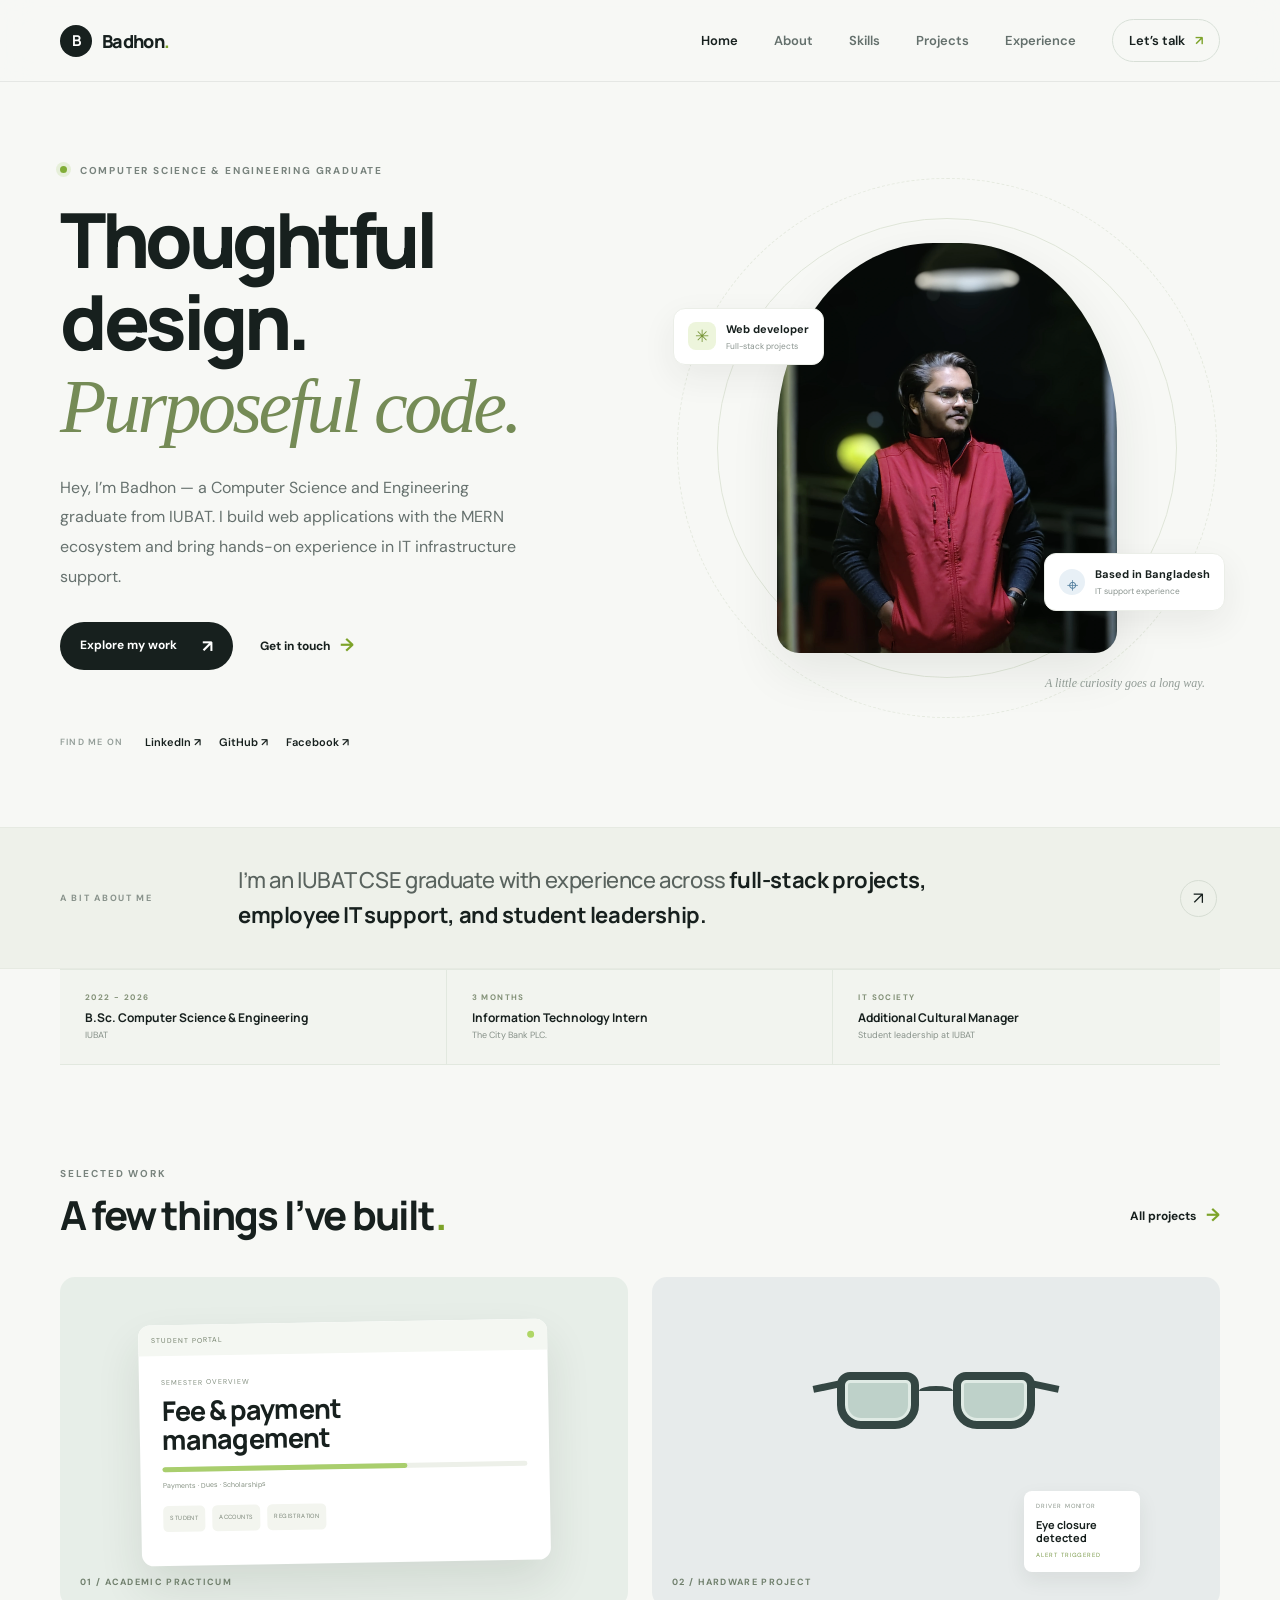
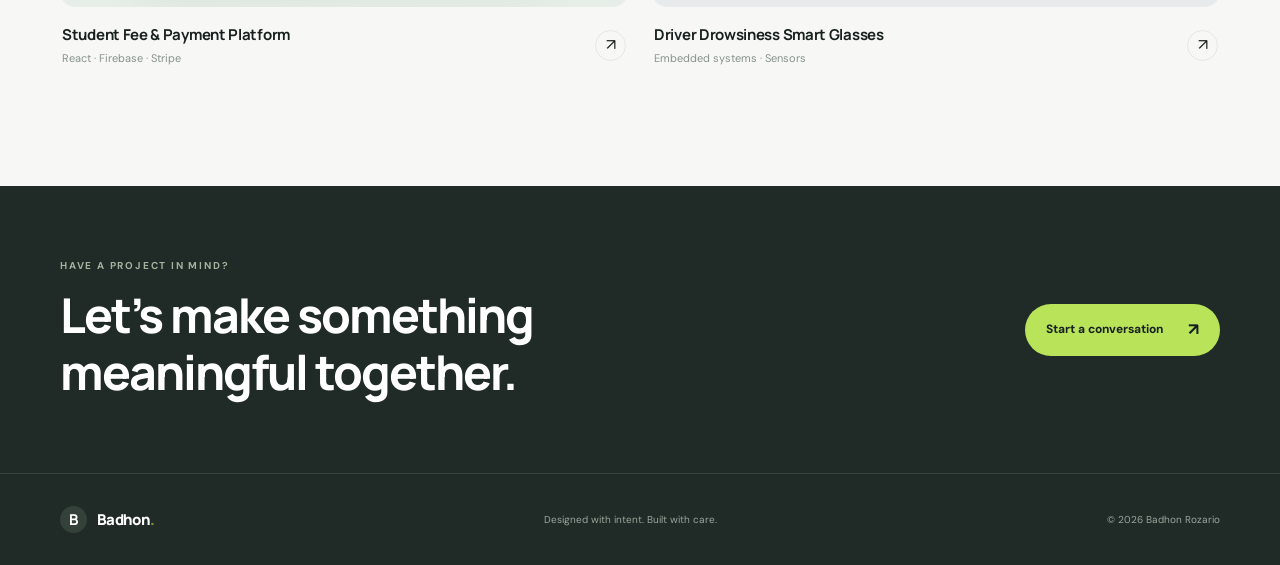
==== commit 6a9896e1: "Use high-resolution WebP portrait" ====
--- a/index.html
+++ b/index.html
@@ -29,7 +29,7 @@
       </div>
       <div class="hero-visual reveal" aria-label="Portrait of Badhon Rozario">
         <div class="visual-orbit orbit-one"></div><div class="visual-orbit orbit-two"></div>
-        <div class="portrait-frame"><img src="Images/Badhon.jpg" alt="Badhon Rozario" fetchpriority="high"></div>
+        <div class="portrait-frame"><img src="Images/Badhon.webp" alt="Badhon Rozario" fetchpriority="high"></div>
         <div class="floating-card card-role"><span class="mini-icon">✳</span><span><b>Web developer</b><small>Full-stack projects</small></span></div>
         <div class="floating-card card-location"><span class="location-pin">⌖</span><span><b>Based in Bangladesh</b><small>IT support experience</small></span></div>
         <span class="visual-caption">A little curiosity goes a long way.</span>
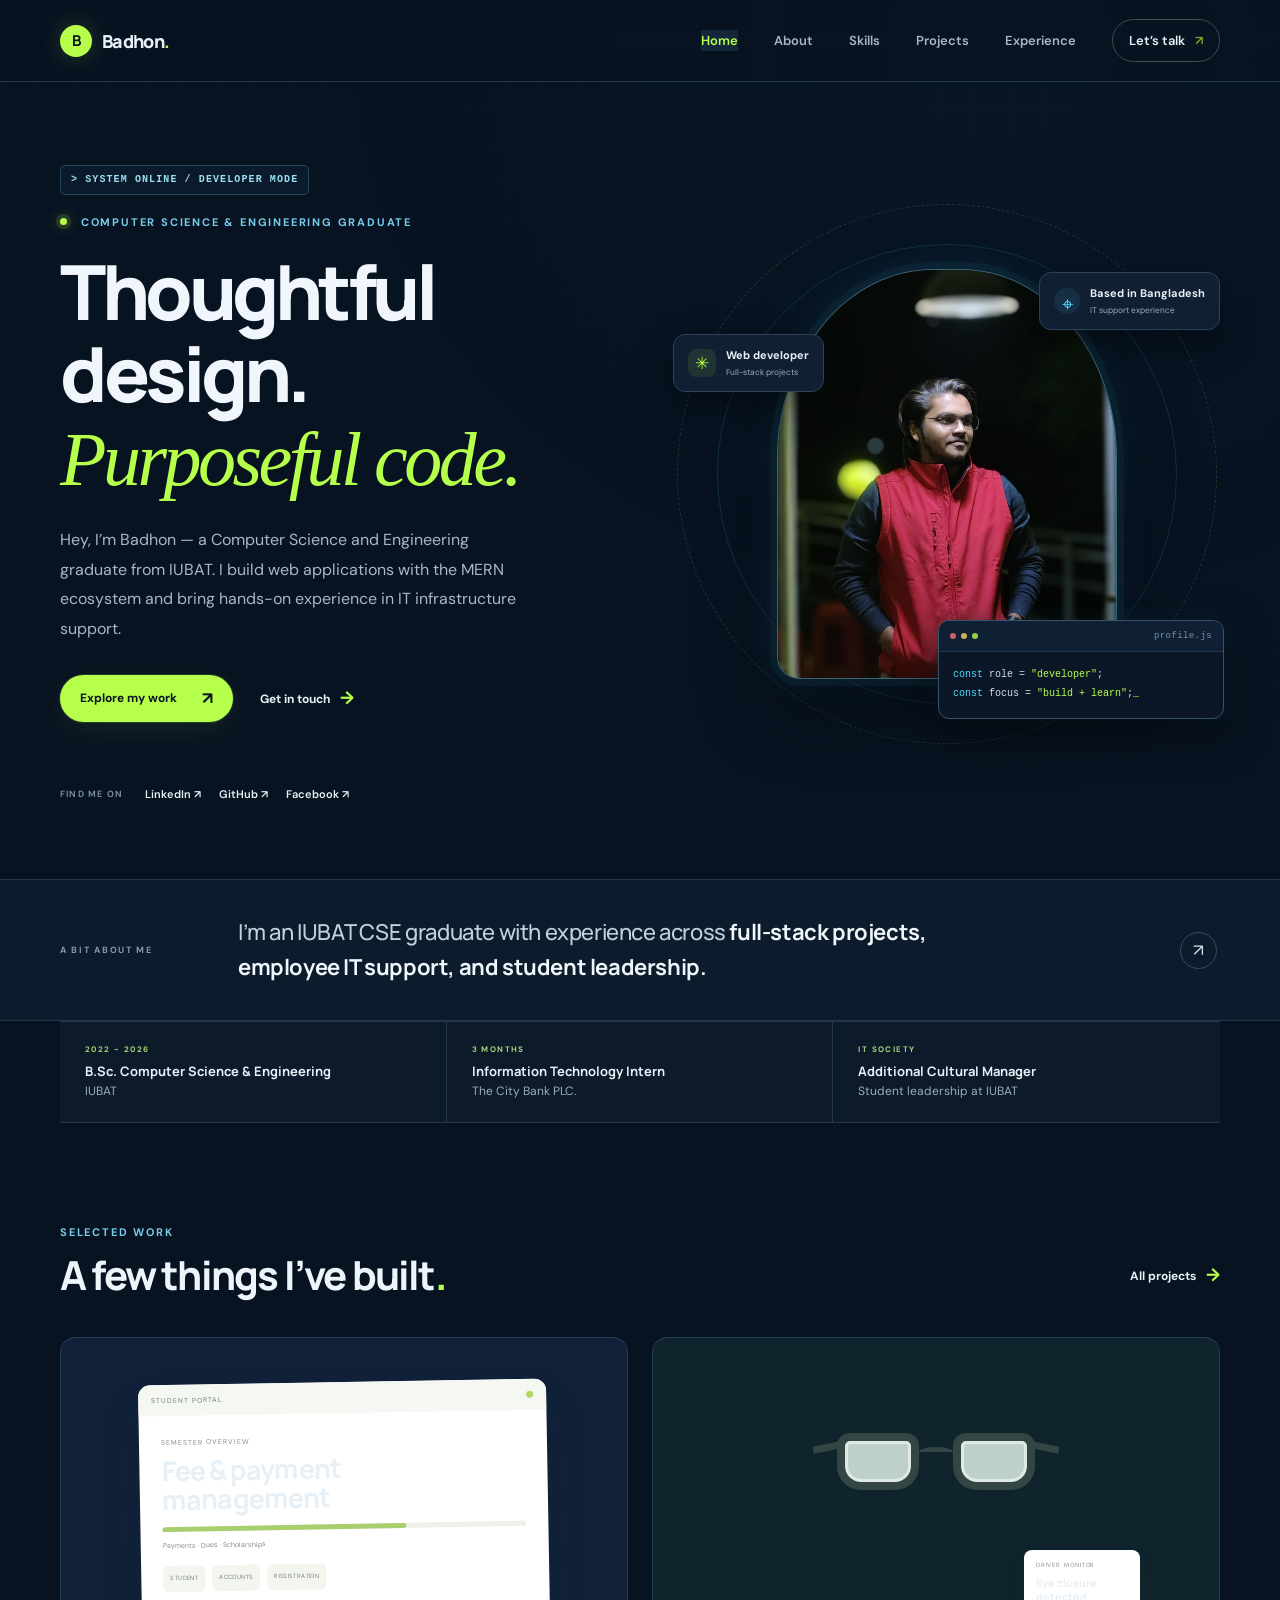
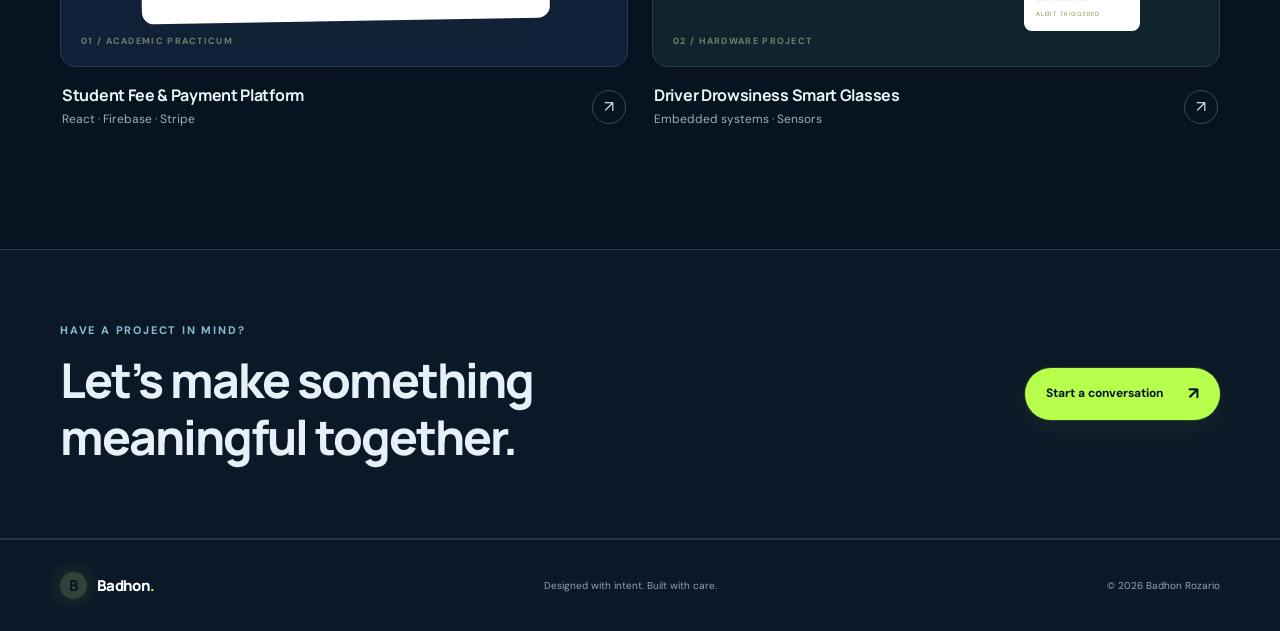
==== commit 0ed6248a: "Add developer theme and polish portfolio details" ====
--- a/index.html
+++ b/index.html
@@ -3,7 +3,7 @@
 <head>
   <meta charset="utf-8">
   <meta name="viewport" content="width=device-width, initial-scale=1">
-  <meta name="theme-color" content="#f7f8fc">
+  <meta name="theme-color" content="#081321">
   <meta name="description" content="Badhon Rozario is a Computer Science graduate and web developer building thoughtful, user-friendly digital experiences.">
   <title>Badhon Rozario — Web Developer</title>
   <link rel="preconnect" href="https://fonts.googleapis.com">
@@ -15,8 +15,8 @@
 <body>
   <header class="site-header"><nav class="nav container" aria-label="Main navigation">
     <a class="brand" href="index.html" aria-label="Badhon Rozario home"><span class="brand-mark">B</span><span>Badhon<span class="brand-dot">.</span></span></a>
-    <button class="menu-toggle" aria-label="Open navigation" aria-expanded="false"><span></span><span></span></button>
-    <div class="nav-links"><a class="active" href="index.html">Home</a><a href="about.html">About</a><a href="skills.html">Skills</a><a href="projects.html">Projects</a><a href="experience.html">Experience</a><a class="nav-contact" href="contact.html">Let’s talk <span>↗</span></a></div>
+    <button class="menu-toggle" aria-label="Open navigation" aria-expanded="false" aria-controls="primary-navigation"><span></span><span></span></button>
+    <div class="nav-links" id="primary-navigation"><a class="active" href="index.html">Home</a><a href="about.html">About</a><a href="skills.html">Skills</a><a href="projects.html">Projects</a><a href="experience.html">Experience</a><a class="nav-contact" href="contact.html">Let’s talk <span>↗</span></a></div>
   </nav></header>
   <main>
     <section class="hero container">
@@ -32,7 +32,7 @@
         <div class="portrait-frame"><img src="Images/Badhon.webp" alt="Badhon Rozario" fetchpriority="high"></div>
         <div class="floating-card card-role"><span class="mini-icon">✳</span><span><b>Web developer</b><small>Full-stack projects</small></span></div>
         <div class="floating-card card-location"><span class="location-pin">⌖</span><span><b>Based in Bangladesh</b><small>IT support experience</small></span></div>
-        <span class="visual-caption">A little curiosity goes a long way.</span>
+        <aside class="terminal-card" aria-label="Developer profile snippet"><span class="terminal-bar"><i></i><i></i><i></i><b>profile.js</b></span><code><i>const</i> role = <b>"developer"</b>;<br><i>const</i> focus = <b>"build + learn"</b>;<span class="terminal-cursor">_</span></code></aside>
       </div>
     </section>
     <section class="intro-strip"><div class="container intro-inner"><span class="intro-label">A BIT ABOUT ME</span><p>I’m an IUBAT CSE graduate with experience across <strong>full-stack projects, employee IT support, and student leadership.</strong></p><a href="about.html" class="circle-link" aria-label="Read more about me">↗</a></div></section>
--- a/css/style.css
+++ b/css/style.css
@@ -19,3 +19,140 @@
 @media(max-width:640px){.skill-groups{grid-template-columns:1fr;gap:11px}.skill-group{padding:19px}.education-section{padding:54px 0 61px}.education-grid{grid-template-columns:1fr}.education-card{min-height:unset;padding:19px}.education-card .eyebrow{margin-bottom:16px}.interests-section{padding-block:53px 64px}.interests-section h2{font-size:22px}.fee-dashboard{width:78%}.fee-balance{padding:18px}.fee-tiles{padding:0 18px}.research-section{padding:52px 0 60px}.research-card{grid-template-columns:1fr;padding:23px}.research-mark{display:none}.leadership-section{padding:0 0 54px}.leadership-card{grid-template-columns:1fr;gap:18px;padding:22px}.leadership-aside{display:flex;justify-content:space-between;align-items:center;border-right:0;border-bottom:1px solid #edf0eb;padding:0 0 13px}.leadership-aside .eyebrow{margin:0}.society-mark{font-size:22px;text-align:right}.leadership-content h2{font-size:19px}.leadership-points{grid-template-columns:1fr}.experience-tools .project-tags{gap:6px}}
 .home-highlights{display:grid;grid-template-columns:repeat(3,1fr);border-block:1px solid #e2e8df;background:#f2f4ef}.home-highlights>div{padding:21px 25px;border-right:1px solid #e2e8df}.home-highlights>div:last-child{border-right:0}.home-highlights span,.home-highlights b,.home-highlights small{display:block}.home-highlights span{font-size:8px;letter-spacing:1.4px;font-weight:700;color:#829077}.home-highlights b{font:700 12px var(--display);margin-top:5px}.home-highlights small{font-size:9px;color:#879189;margin-top:2px}
 @media(max-width:640px){.home-highlights{grid-template-columns:1fr}.home-highlights>div{padding:13px 0;border-right:0;border-bottom:1px solid #e2e8df}.home-highlights>div:last-child{border-bottom:0}.hero-social{gap:12px;font-size:10px}.hero-social>span{margin-right:0}}
+
+/* Keep mobile navigation compact and open it as a clear dropdown on demand. */
+@media(max-width:640px){
+  html,body{overflow-x:clip}
+  .site-header{position:relative;height:68px;min-height:68px;z-index:20}
+  .nav{position:relative;height:68px;min-height:68px;flex-wrap:nowrap;padding-block:0}
+  .menu-toggle{display:flex;width:42px;height:42px;flex-direction:column;justify-content:center;align-items:center;gap:5px;padding:10px;border:1px solid #e1e8dc;border-radius:50%;background:#edf1e8;cursor:pointer}
+  .menu-toggle:focus-visible,.nav-links>a:focus-visible{outline:2px solid #789b40;outline-offset:3px}
+  .nav-links,.nav-links.open{position:absolute;top:calc(100% + 9px);right:0;left:auto;display:none;width:min(100%,360px);grid-template-columns:1fr;gap:4px;padding:10px;background:var(--paper);border:1px solid var(--line);border-radius:15px;box-shadow:0 18px 44px #202b2720}
+  .nav-links.open{display:grid}
+  .nav-links>a{display:flex;min-height:44px;justify-content:flex-start;align-items:center;padding:10px 12px;border:1px solid transparent;border-radius:10px;font-size:13px;line-height:1.25;white-space:nowrap}
+  .nav-links>a.active{background:#edf1e8;border-color:#e1e8dc}
+  .nav-links .nav-contact{justify-content:center;margin-top:4px;padding:10px 12px;border-color:#d8dfd7}
+  .hero h1{font-size:clamp(38px,10.4vw,56px);letter-spacing:-2.7px}
+  .page-hero h1{font-size:clamp(38px,10.5vw,54px);letter-spacing:-2.7px}
+  .hero-actions{flex-wrap:wrap;gap:14px}
+  .hero-social{flex-wrap:wrap;row-gap:10px}
+  .section-heading{flex-wrap:wrap}
+  .section-heading>.text-link{margin-top:0}
+  .floating-card{max-width:calc(100% - 8px)}
+  .card-role{left:2px}
+  .card-location{right:2px}
+  .contact-form{min-width:0}
+  .contact-form input,.contact-form textarea{max-width:100%}
+}
+
+/* Navy + neon developer portfolio theme */
+:root{--ink:#e7f0f6;--muted:#a6b8c5;--paper:#081321;--white:#101e30;--line:#24384b;--accent:#b6ff4a;--blue:#4ed8ff;--container:1160px}
+body{position:relative;background:#081321;color:var(--ink);font-size:16px}
+body::before{content:"";position:fixed;inset:0;z-index:0;pointer-events:none;opacity:.24;background-image:linear-gradient(#55d7ff0b 1px,transparent 1px),linear-gradient(90deg,#55d7ff0b 1px,transparent 1px),radial-gradient(ellipse at 78% 6%,#123b5b55,transparent 48%);background-size:36px 36px,36px 36px,100% 100%;animation:dev-grid-drift 38s linear infinite}
+.site-header,main,.site-footer{position:relative;z-index:1}
+.site-header{background:rgba(8,19,33,.9);border-bottom-color:#24384b;backdrop-filter:blur(18px)}
+.brand-mark{background:var(--accent);color:#081321;box-shadow:0 0 22px #b6ff4a30}
+.brand-dot,.text-link span,.contact-email span{color:var(--accent)}
+.nav-links{color:#a6b8c5}
+.nav-links>a:hover,.nav-links>a.active{color:var(--accent)}
+.nav-links .nav-contact{color:var(--ink);border-color:#31465b}
+.nav-links .nav-contact:hover{background:var(--accent);border-color:var(--accent);color:#081321}
+.eyebrow{color:#78cbea;font-size:11px;letter-spacing:1.8px}
+.status-dot{background:var(--accent);box-shadow:0 0 0 4px #b6ff4a20,0 0 14px #b6ff4a99}
+.hero{min-height:680px}
+.hero-copy::before{content:'> SYSTEM ONLINE  /  DEVELOPER MODE';display:inline-block;margin-bottom:20px;padding:7px 10px;border:1px solid #27465b;border-radius:5px;background:#0c1b2b;color:#9adff2;font:600 10px/1.4 Consolas,'Courier New',monospace;letter-spacing:1.1px}
+.hero h1,.page-hero h1{color:#f0f6fb}
+.hero h1>span,.page-hero h1>span{color:var(--accent)}
+.hero-lede,.page-lede{color:#a6b8c5;font-size:16px;line-height:1.85}
+.button{min-height:46px}
+.button-dark,.button-light{background:var(--accent);color:#091321;box-shadow:0 0 0 1px #b6ff4a22,0 8px 26px #b6ff4a12}
+.button-dark:hover,.button-light:hover{background:#d0ff8a;box-shadow:0 0 24px #b6ff4a48}
+.text-link{color:#e7f0f6}
+.hero-social>span{color:#7f96a7}
+.hero-social a:hover{color:var(--accent)}
+.portrait-frame{border:1px solid #3a6574;background:#12263a;box-shadow:0 0 0 7px #4ed8ff0c,0 24px 70px #0008,0 0 42px #4ed8ff20;animation:portrait-neon-pulse 7s ease-in-out infinite}
+.portrait-frame img{filter:saturate(.9)}
+.visual-orbit{border-color:#4ed8ff25}
+.orbit-two{border-color:#b6ff4a35}
+.floating-card{background:#101f31;border-color:#2b4257;color:#e7f0f6;box-shadow:0 14px 35px #0006}
+.floating-card small,.visual-caption{color:#9aafbe}
+.mini-icon{background:#b6ff4a18;color:var(--accent)}
+.location-pin{background:#4ed8ff18;color:var(--blue)}
+.card-location{top:48px;right:0;bottom:auto}
+.terminal-card{position:absolute;right:-4px;bottom:5px;z-index:3;width:min(286px,76%);overflow:hidden;border:1px solid #34526a;border-radius:11px;background:#0b1726;box-shadow:0 14px 42px #0008,0 0 25px #4ed8ff13;animation:terminal-float 6s ease-in-out infinite}
+.terminal-bar{height:31px;display:flex;align-items:center;gap:5px;padding:0 11px;border-bottom:1px solid #20384b;background:#102034;color:#7892a5}
+.terminal-bar i{width:6px;height:6px;border-radius:50%;background:#4ed8ff;opacity:.8}
+.terminal-bar i:first-child{background:#ff6f80}.terminal-bar i:nth-child(2){background:#ffd166}.terminal-bar i:nth-child(3){background:#b6ff4a}
+.terminal-bar b{margin-left:auto;font:500 9px Consolas,'Courier New',monospace;letter-spacing:.4px}
+.terminal-card code{display:block;padding:13px 14px 15px;color:#d4e1e9;font:500 10px/1.9 Consolas,'Courier New',monospace;white-space:nowrap}
+.terminal-card code i{color:#4ed8ff;font-style:normal}.terminal-card code b{color:#b6ff4a;font-weight:500}
+.terminal-cursor{color:#b6ff4a;animation:terminal-caret 1s steps(2,end) infinite}
+.intro-strip{background:#0d1c2c;border-color:#20374b}
+.intro-label{color:#829bac}.intro-inner p{color:#c2d1dc}.intro-inner strong{color:#f0f6fb}
+.circle-link,.work-arrow{border-color:#354c60;color:#d5e1e9}
+.circle-link:hover,.work-card:hover .work-arrow{background:var(--accent);color:#081321}
+.home-highlights{background:#0c1a29;border-color:#24384b}
+.home-highlights>div{border-color:#24384b}
+.home-highlights span{color:#a4d778}.home-highlights b{color:#e7f0f6;font-size:13px}.home-highlights small,.work-meta p{color:#9aafbe;font-size:12px}
+.section-heading h2,.about-copy h2,.interests-section h2{color:#edf5fb}
+.work-meta h3{color:#edf5fb;font-size:16px}.work-meta{gap:12px}.work-arrow{flex:0 0 34px;width:34px;height:34px}
+.work-art,.project-art{border:1px solid #263e54}
+.portfolio-art{background:#122137}.fee-art{background:#102139}.drowsy-art{background:#10242d}.classroom-art{background:#20263a}
+.cta-band,.site-footer{background:#0b1828;color:#e7f0f6}.cta-band{border-block:1px solid #24384b}.cta-inner .eyebrow{color:#8abfd0}
+.site-footer{border-top-color:#24384b}.footer-inner p,.footer-inner>span{color:#91a6b6}
+.page-hero{padding-top:80px;padding-bottom:48px}.page-hero .eyebrow{display:inline-flex;align-items:center;gap:7px;padding:7px 10px;border:1px solid #29465c;border-radius:5px;background:#0d1c2c;color:#8bdcf3;font:600 10px Consolas,'Courier New',monospace;letter-spacing:1px}.page-hero .eyebrow::before{content:'//';color:var(--accent)}
+.page-hero .page-lede{max-width:690px}
+.about-photo img{border:1px solid #35566c;box-shadow:0 20px 55px #0006}.photo-note{background:#101e30;border:1px solid #2b4257;color:#b8c8d3}
+.about-copy>p:not(.eyebrow),.timeline article>p:not(.eyebrow),.skill-feature p,.skill-row p,.learning-note p,.project-details>p,.research-card>div>p:not(.eyebrow),.experience-summary,.responsibility p,.leadership-points p,.contact-small{color:#aebfca;font-size:14px;line-height:1.8}
+.about-facts div,.timeline article,.skill-feature,.skill-list,.skill-group,.education-card,.experience-card,.leadership-card,.research-card,.learning-note,.project-disclaimer,.contact-form{background:#101d2d;border-color:#263b50;color:#e7f0f6}
+.about-facts div{border-left-color:var(--accent)}.about-facts span,.skill-number,.timeline-date,.skill-group-head>span,.education-year,.experience-duration,.experience-tools>span,.project-outcome span{color:#b6e981}
+.about-facts b,.timeline h3,.skill-row h3,.skill-group-head h2,.education-card h3,.experience-brand h2,.leadership-content h2,.project-title-line h2,.research-card h2{color:#edf5fb}
+.timeline-dot{background:var(--accent);box-shadow:0 0 0 5px #b6ff4a1d}
+.skill-tags span,.project-tags span,.interest-tags span{background:#15263a;border-color:#2d465b;color:#c2d0da}
+.skill-row{border-bottom-color:#293e52}.skill-row-icon{background:#b6ff4a18;color:var(--accent)}
+.learning-note,.project-disclaimer{border-left-color:var(--accent)}.note-icon{color:var(--accent)}
+.project-entry{border-bottom-color:#293e52}.project-title-line>span{color:var(--accent)}
+.project-outcome{background:#0d1a2a;border-color:#2a4257}.project-outcome b{color:#d9e5ec}
+.contact-email{color:var(--accent)}.contact-phone,.contact-social a{color:#c0ced8}.contact-social a:hover{color:var(--accent)}
+.contact-form label{color:#d1dce4}.contact-form input,.contact-form textarea{background:#091421;border-color:#30465a;color:#edf5fb}.contact-form input:focus,.contact-form textarea:focus{border-color:var(--accent);box-shadow:0 0 0 3px #b6ff4a18}.contact-form input::placeholder,.contact-form textarea::placeholder,.form-note{color:#7d93a4}
+.experience-monogram{background:#b6ff4a;color:#081321}.experience-company,.leadership-subtitle{color:#a6b8c5}.experience-rule{background:#2b4054}
+.experience-logo{display:grid;place-items:center;flex:none;width:58px;height:58px;padding:5px;border:1px solid #e3e7eb;border-radius:14px;background:#fff}
+.experience-logo img{display:block;width:48px;height:38px;max-width:100%;object-fit:contain}
+.responsibility{border-color:#293e52}.responsibility-icon{border-color:#375347;color:var(--accent)}.responsibility h3{color:#e7f0f6}
+.education-section,.research-section,.leadership-section{background:#0b1725}.education-card>p:not(.eyebrow),.education-place{color:#a6b8c5}.education-card .eyebrow,.leadership-aside .eyebrow{color:#7fc8df}
+.leadership-aside{border-color:#293e52}.society-mark{color:var(--accent)}.leadership-points p{border-left-color:var(--accent)}
+.menu-toggle{background:#122238;border-color:#2c465e}.menu-toggle span{background:#d8e6ee}.nav-links.open{background:#0d1b2b;border-color:#294258;box-shadow:0 18px 42px #0008}.nav-links>a.active{background:#13263a;border-color:#294258}.nav-links .nav-contact{border-color:#385347}
+.button,.nav-links>a,.work-arrow,.circle-link{transition:transform .22s ease,background-color .22s ease,color .22s ease,border-color .22s ease,box-shadow .22s ease}
+.button:hover{transform:translateY(-2px)}
+.menu-toggle:focus-visible,.nav-links>a:focus-visible,.button:focus-visible,.text-link:focus-visible{outline:2px solid var(--accent);outline-offset:3px}
+@keyframes dev-grid-drift{from{background-position:0 0,0 0,center}to{background-position:0 36px,36px 0,center}}
+@keyframes portrait-neon-pulse{0%,100%{box-shadow:0 0 0 7px #4ed8ff0c,0 24px 70px #0008,0 0 42px #4ed8ff20}50%{box-shadow:0 0 0 7px #b6ff4a0c,0 24px 70px #0008,0 0 55px #b6ff4a24}}
+@keyframes terminal-float{0%,100%{transform:translateY(0)}50%{transform:translateY(-5px)}}
+@keyframes terminal-caret{50%{opacity:0}}
+@media(max-width:850px){.hero{min-height:620px}.page-hero{padding-top:68px}}
+@media(max-width:640px){
+  .hero{min-height:unset;padding-block:52px 48px;gap:0}
+  .hero-copy::before{font-size:9px;letter-spacing:.7px;margin-bottom:17px}
+  .hero h1,.page-hero h1{font-size:clamp(39px,11vw,54px);line-height:1.13;letter-spacing:-2.4px}
+  .hero h1>span,.page-hero h1>span{letter-spacing:-1.8px}
+  .hero-lede,.page-lede{font-size:15px;line-height:1.75;margin-top:18px}
+  .hero-actions{margin-top:23px}.hero-social{margin-top:28px;font-size:11px}
+  .hero-visual{margin-top:27px}.terminal-card{right:0;bottom:4px;width:min(270px,82%)}.card-location{top:0;right:0;bottom:auto}
+  .terminal-card code{font-size:9px;padding:11px 12px 12px}
+  .intro-inner{padding-block:21px}.intro-inner p{font-size:16px;line-height:1.65}
+  .home-highlights>div{padding:14px 0}.home-highlights b{font-size:13px}.home-highlights small,.work-meta p{font-size:11px}
+  .section-pad{padding-block:58px}.section-heading{margin-bottom:24px}.section-heading h2{font-size:27px;line-height:1.25;letter-spacing:-1px}
+  .work-art,.project-art{height:260px}.work-meta h3{font-size:14px;line-height:1.4}
+  .cta-inner h2{font-size:32px;line-height:1.22}.footer-inner{font-size:10px}
+  .page-hero{padding-top:50px;padding-bottom:32px}.page-hero .eyebrow{font-size:9px}.page-hero .page-lede{font-size:14px}
+  .about-layout{padding-block:4px 52px;gap:27px}.about-photo{width:min(100%,320px)}.about-photo img{height:340px}.about-copy h2{font-size:27px;line-height:1.25}
+  .about-copy>p:not(.eyebrow),.timeline article>p:not(.eyebrow),.skill-feature p,.skill-row p,.learning-note p,.project-details>p,.research-card>div>p:not(.eyebrow),.experience-summary,.responsibility p,.leadership-points p,.contact-small{font-size:14px;line-height:1.75}
+  .education-card h3,.skill-group-head h2,.responsibility h3{font-size:14px;line-height:1.5}.education-card>p:not(.eyebrow),.education-place,.leadership-subtitle{font-size:12px;line-height:1.7}
+  .skill-group{padding:18px}.skill-group .skill-tags span,.project-tags span,.interest-tags span{font-size:11px;padding:7px 9px}
+  .project-entry{gap:18px;padding-bottom:26px;margin-bottom:22px}.project-title-line h2{font-size:18px;line-height:1.4}.project-title-line>span{font-size:11px}
+  .project-outcome{padding:12px}.project-outcome b{font-size:12px;line-height:1.6}
+  .research-card{padding:19px}.research-card h2{font-size:19px;line-height:1.4}
+  .experience-card{padding:19px}.experience-brand h2{font-size:18px;line-height:1.4}.experience-logo{width:46px;height:46px;padding:4px;border-radius:12px}.experience-logo img{width:38px;height:30px}.experience-duration{font-size:9px}.responsibility{padding:14px;gap:11px}
+  .contact-email{font-size:clamp(18px,5vw,21px);overflow-wrap:anywhere}.contact-form{padding:20px 17px}.contact-form label{font-size:12px}.contact-form input,.contact-form textarea{font-size:16px;padding:12px}
+}
+@media(prefers-reduced-motion:reduce){body::before,.portrait-frame,.terminal-card,.terminal-cursor{animation:none!important}*,*::before,*::after{scroll-behavior:auto!important;transition-duration:.01ms!important}}
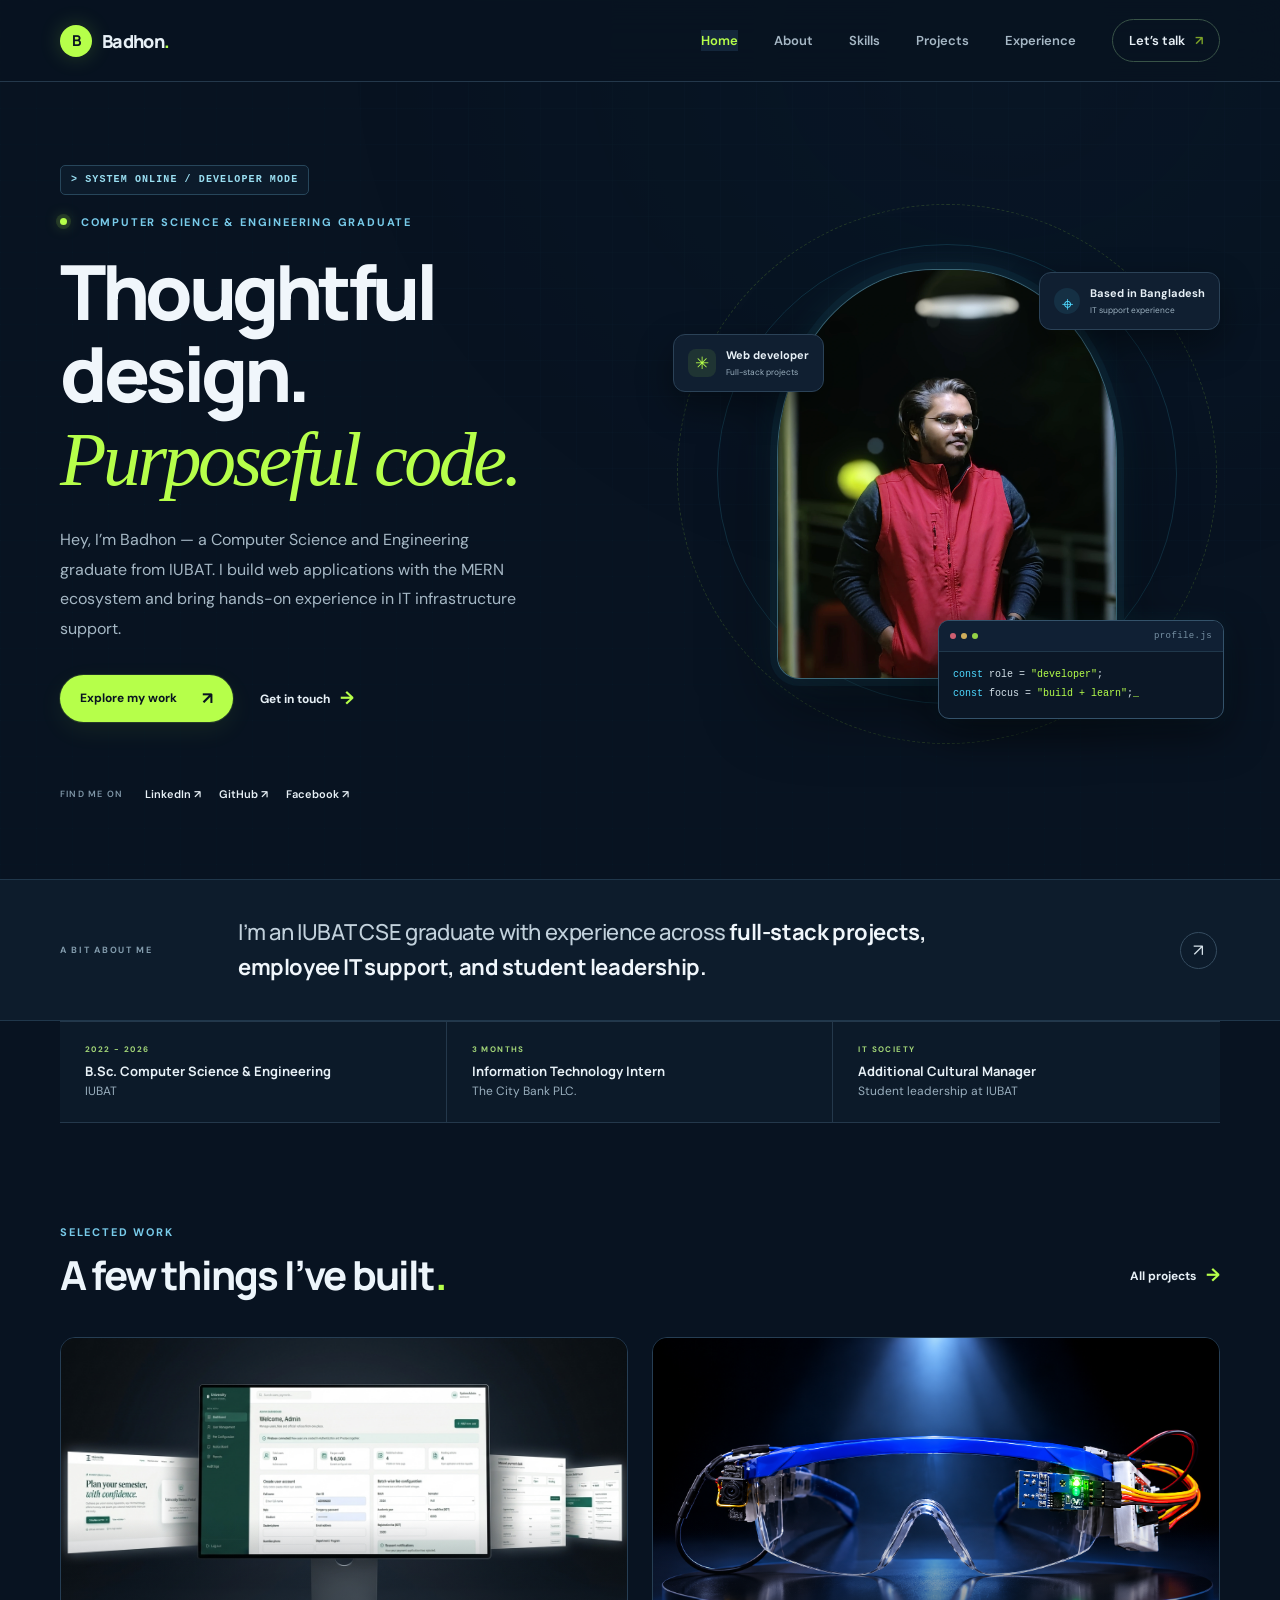
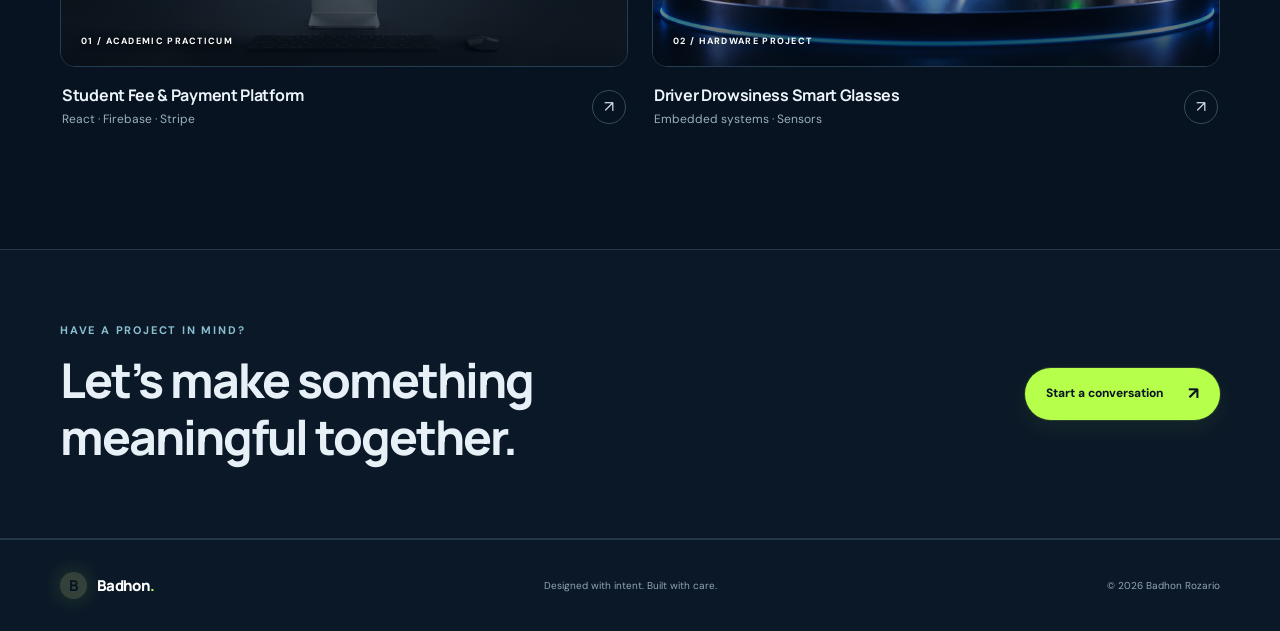
==== commit 26a29992: "Show project photos across portfolio pages" ====
--- a/index.html
+++ b/index.html
@@ -40,8 +40,8 @@
     <section class="home-work container section-pad">
       <div class="section-heading"><div><p class="eyebrow">SELECTED WORK</p><h2>A few things I’ve built<span class="brand-dot">.</span></h2></div><a class="text-link" href="projects.html">All projects <span>→</span></a></div>
       <div class="work-grid">
-        <a class="work-card" href="projects.html"><div class="work-art fee-art"><div class="fee-dashboard"><div class="fee-top"><span>STUDENT PORTAL</span><i></i></div><div class="fee-balance"><small>SEMESTER OVERVIEW</small><b>Fee &amp; payment<br>management</b><div class="fee-progress"><i></i></div><span>Payments · Dues · Scholarships</span></div><div class="fee-tiles"><i>STUDENT</i><i>ACCOUNTS</i><i>REGISTRATION</i></div></div><span class="art-index">01 / ACADEMIC PRACTICUM</span></div><div class="work-meta"><div><h3>Student Fee &amp; Payment Platform</h3><p>React · Firebase · Stripe</p></div><span class="work-arrow">↗</span></div></a>
-        <a class="work-card" href="projects.html"><div class="work-art drowsy-art"><div class="glasses-visual"><span class="lens lens-left"></span><span class="bridge"></span><span class="lens lens-right"></span><span class="temple temple-left"></span><span class="temple temple-right"></span></div><div class="sensor-card"><span>DRIVER MONITOR</span><b>Eye closure<br>detected</b><small>ALERT TRIGGERED</small></div><span class="art-index">02 / HARDWARE PROJECT</span></div><div class="work-meta"><div><h3>Driver Drowsiness Smart Glasses</h3><p>Embedded systems · Sensors</p></div><span class="work-arrow">↗</span></div></a>
+        <a class="work-card" href="projects.html"><div class="work-art project-art-photo"><img class="project-photo" src="Images/projects/student-fee-platform.jpg" alt="Screenshot of the university student fee and payment platform" loading="lazy" decoding="async"><span class="project-photo-shade" aria-hidden="true"></span><span class="art-index">01 / ACADEMIC PRACTICUM</span></div><div class="work-meta"><div><h3>Student Fee &amp; Payment Platform</h3><p>React · Firebase · Stripe</p></div><span class="work-arrow">↗</span></div></a>
+        <a class="work-card" href="projects.html"><div class="work-art project-art-photo"><img class="project-photo" src="Images/projects/driver-drowsiness-glasses.png" alt="Photo of the driver drowsiness detection smart glasses prototype" loading="lazy" decoding="async"><span class="project-photo-shade" aria-hidden="true"></span><span class="art-index">02 / HARDWARE PROJECT</span></div><div class="work-meta"><div><h3>Driver Drowsiness Smart Glasses</h3><p>Embedded systems · Sensors</p></div><span class="work-arrow">↗</span></div></a>
       </div>
     </section>
     <section class="cta-band"><div class="container cta-inner"><div><p class="eyebrow">HAVE A PROJECT IN MIND?</p><h2>Let’s make something<br>meaningful together.</h2></div><a class="button button-light" href="contact.html">Start a conversation <span>↗</span></a></div></section>
--- a/css/style.css
+++ b/css/style.css
@@ -131,6 +131,8 @@
 @keyframes terminal-caret{50%{opacity:0}}
 @media(max-width:850px){.hero{min-height:620px}.page-hero{padding-top:68px}}
 @media(max-width:640px){
+  .site-header{z-index:20}
+  .nav-links,.nav-links.open{z-index:30}
   .hero{min-height:unset;padding-block:52px 48px;gap:0}
   .hero-copy::before{font-size:9px;letter-spacing:.7px;margin-bottom:17px}
   .hero h1,.page-hero h1{font-size:clamp(39px,11vw,54px);line-height:1.13;letter-spacing:-2.4px}
@@ -156,3 +158,29 @@
   .contact-email{font-size:clamp(18px,5vw,21px);overflow-wrap:anywhere}.contact-form{padding:20px 17px}.contact-form label{font-size:12px}.contact-form input,.contact-form textarea{font-size:16px;padding:12px}
 }
 @media(prefers-reduced-motion:reduce){body::before,.portrait-frame,.terminal-card,.terminal-cursor{animation:none!important}*,*::before,*::after{scroll-behavior:auto!important;transition-duration:.01ms!important}}
+
+/* Neon outline chips for the Skills page */
+.skill-groups .skill-tags span{background:transparent;border:1px solid #b6ff4a;color:#b6ff4a;transition:background-color .2s ease,box-shadow .2s ease}
+.skill-groups .skill-tags span:hover{background:#b6ff4a10;box-shadow:0 0 14px #b6ff4a22}
+
+.experience-address{margin:2px 0 0;color:#a6b8c5;font-size:11px;line-height:1.55}
+
+/* Experience header layout on phones only */
+@media(max-width:640px){
+  .experience-top{flex-direction:column;align-items:stretch;gap:12px}
+  .experience-brand{display:flex;align-items:flex-start;gap:10px;min-width:0}
+  .experience-brand>div{display:block;flex:1;min-width:0}
+  .experience-brand .experience-logo{width:42px;height:42px;flex:0 0 42px}
+  .experience-brand .eyebrow{margin:0 0 3px;font-size:8px;line-height:1.4}
+  .experience-brand h2{min-width:0;margin:0 0 3px;font-size:clamp(14px,4.3vw,16px);line-height:1.3;letter-spacing:-.3px}
+  .experience-company{margin:0;font-size:11px;line-height:1.45}
+  .experience-duration{align-self:flex-start}
+  .experience-address{margin:2px 0 0;color:#a6b8c5;font-size:10px;line-height:1.45}
+}
+
+/* Real project images used on the Projects page. */
+.project-art-photo{position:relative;overflow:hidden;background:#0b1828;isolation:isolate}
+.project-art-photo .project-photo{position:absolute;inset:0;z-index:0;width:100%;height:100%;max-width:none;object-fit:cover}
+.project-photo-shade{position:absolute;inset:0;z-index:1;background:linear-gradient(180deg,transparent 55%,rgba(4,12,21,.76) 100%);pointer-events:none}
+.project-art-photo>.art-index{z-index:2;color:#fff;text-shadow:0 1px 8px #000}
+.research-card{grid-template-columns:minmax(0,1fr)}
